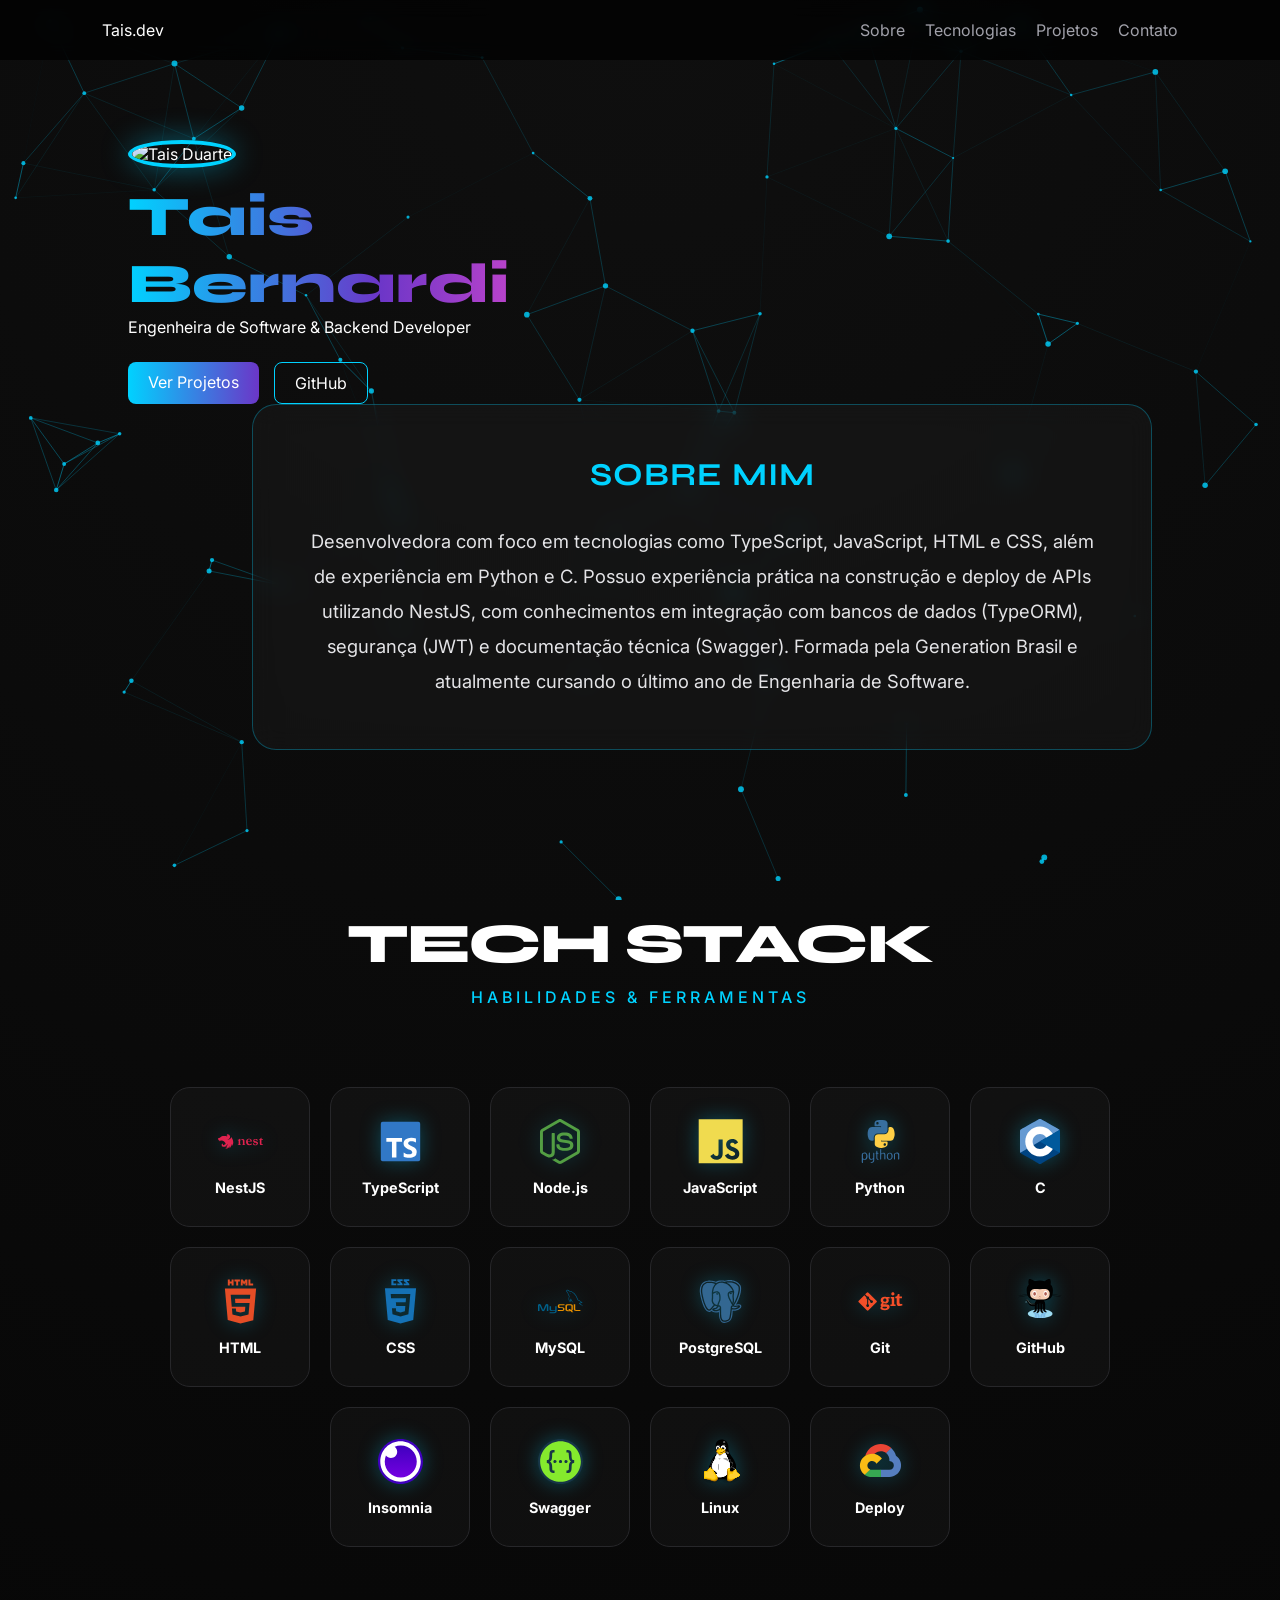
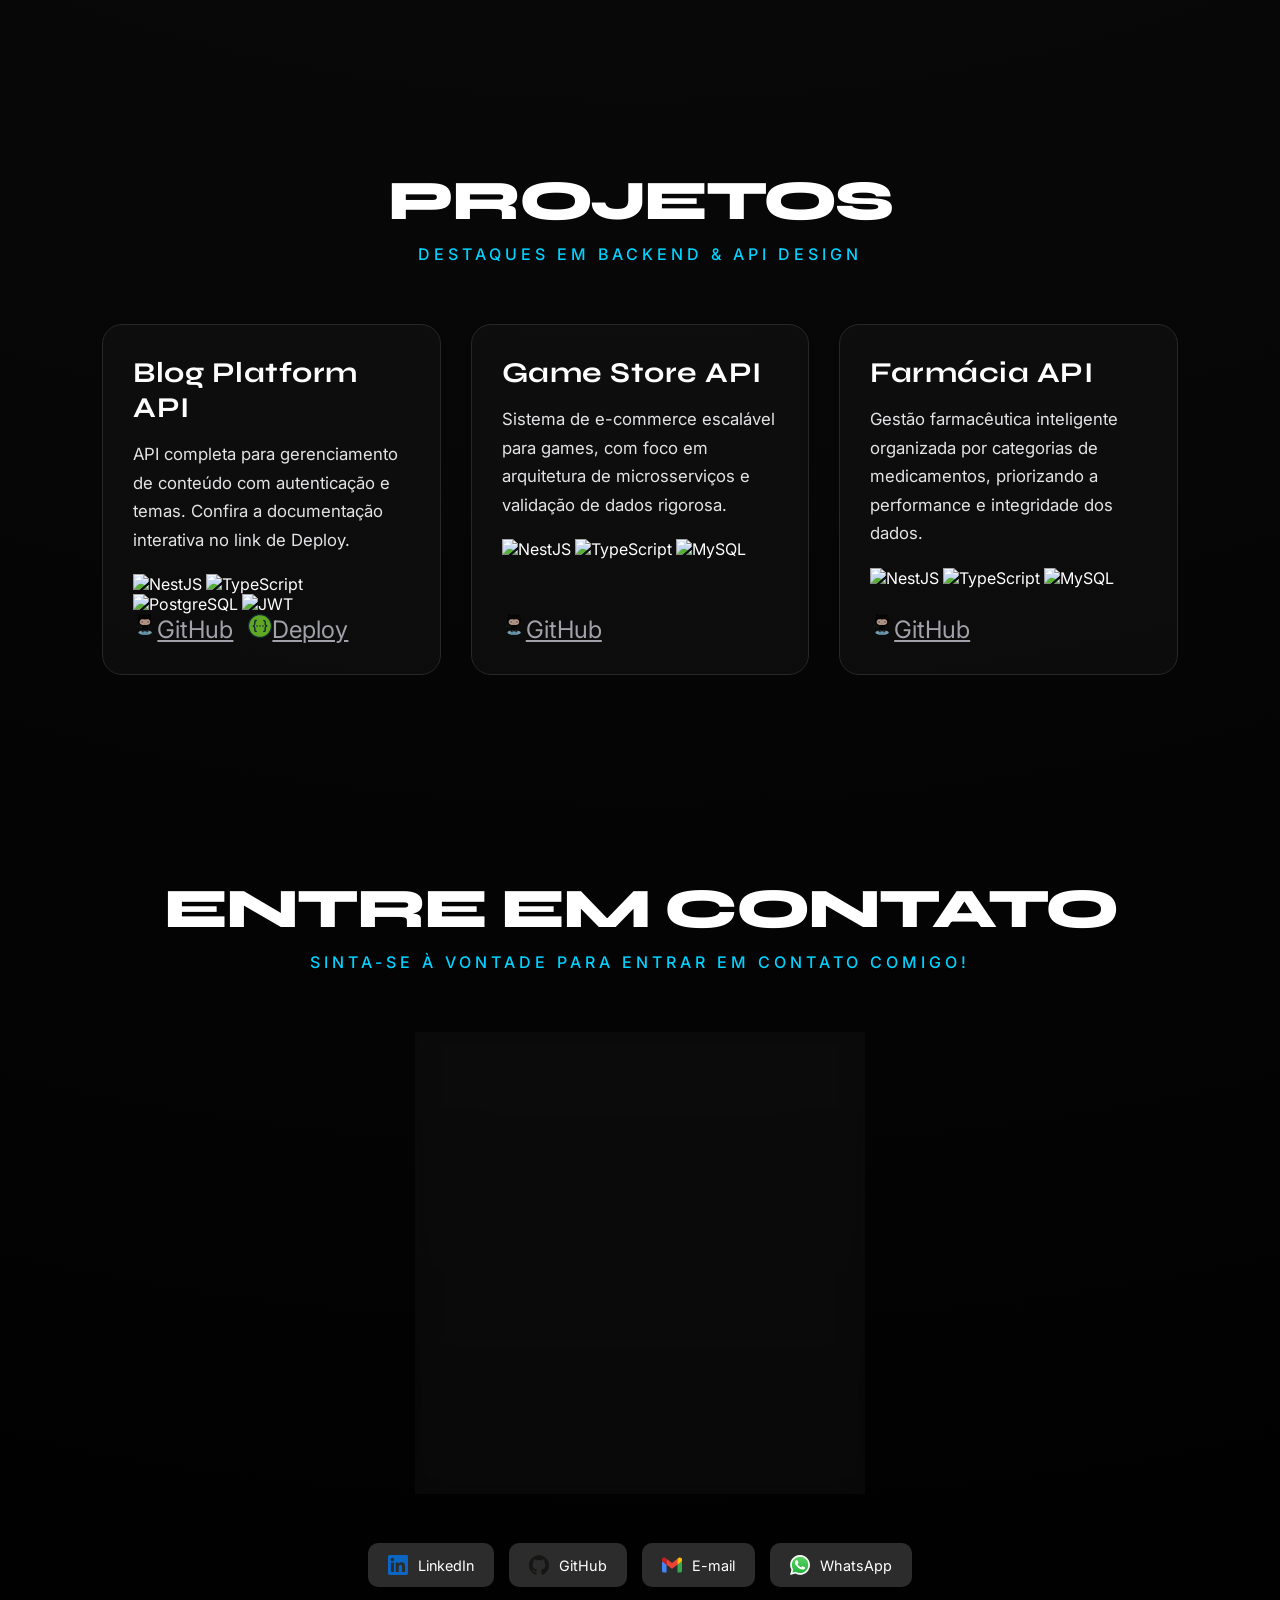
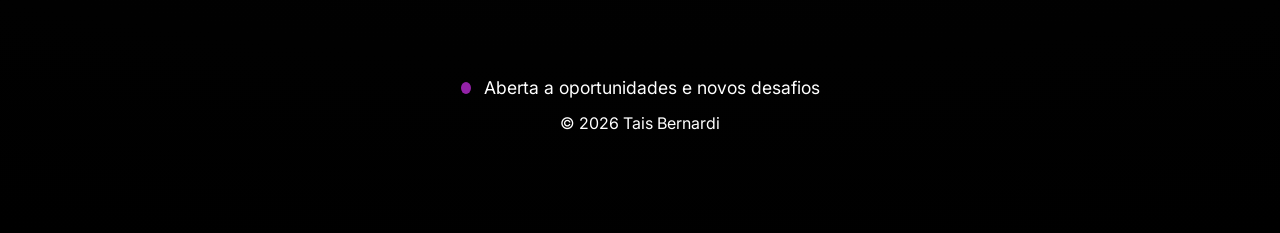
==== index.html @ bab6e433 "atualização" ====
<!DOCTYPE html>
<html lang="pt-br">

<head>
    <meta charset="UTF-8">
    <meta name="viewport" content="width=device-width, initial-scale=1.0">
    <title>Tais Duarte | Backend Developer</title>

    <link rel="stylesheet" href="https://cdn.jsdelivr.net/gh/devicons/devicon@latest/devicon.min.css">
    
    <link href='https://unpkg.com/boxicons@2.1.4/css/boxicons.min.css' rel='stylesheet'>

    <link href="https://fonts.googleapis.com/css2?family=Syne:wght@600;700&family=Inter:wght@300;400;500&display=swap"
        rel="stylesheet">

    <link rel="stylesheet" href="assets/css/style.css">
</head>

<body>
    <canvas id="bg-tech"></canvas>

    <!-- NAVBAR -->
    <nav id="navbar">
        <div class="logo">Tais<span>.dev</span></div>
        <ul>
            <li><a href="#sobre-mim">Sobre</a></li>
            <li><a href="#tecnologias">Tecnologias</a></li>
            <li><a href="#projetos">Projetos</a></li>
            <li><a href="#contato">Contato</a></li>
        </ul>
    </nav>

    <!-- HERO -->
    <section class="hero-main-container">
        <div class="profile-corner">
            <div class="hero-image">
                <img src="https://github.com/Duartetais.png" alt="Tais Duarte">
            </div>
            <div class="profile-info">
                <h1 class="gradient-text">Tais Bernardi</h1>
                <p>Engenheira de Software & Backend Developer</p>
                <div class="hero-btns">
                    <a href="#projetos" class="btn-primary">Ver Projetos</a>
                    <a href="https://github.com/Duartetais" target="_blank" class="btn-secondary">GitHub</a>
                </div>
            </div>
        </div>

        <div class="about-corner">

            <!-- SOBRE -->
            <div class="about-card">
                <h2>SOBRE MIM</h2>
                <p>
                    Desenvolvedora com foco em tecnologias como TypeScript, JavaScript, HTML e CSS, além
                    de experiência em Python e C. Possuo experiência prática na construção e deploy de APIs
                    utilizando NestJS, com conhecimentos em integração com bancos de dados (TypeORM),
                    segurança (JWT) e documentação técnica (Swagger). Formada pela Generation Brasil e
                    atualmente cursando o último ano de Engenharia de Software.
                </p>
            </div>
        </div>
    </section>

    <!-- TECNOLOGIAS -->
    <section id="tecnologias" class="section">
        <div class="section-header-box">
            <h2 class="title-large">Tech Stack</h2>
            <span class="subtitle-gradient">Habilidades & Ferramentas</span>
        </div>

       <div class="tech-container">
    <!-- NestJS -->
    <div class="tech-box"><img src="assets/languages/nestjs-original-wordmark.svg" alt="NestJS"><span>NestJS</span></div>
    
    <!-- TypeScript -->
    <div class="tech-box"><img src="assets/languages/typescript.svg" alt="TypeScript"><span>TypeScript</span></div>
    
    <div class="tech-box"><img src="assets/languages/nodejs-icon.svg" alt="Node.js"><span>Node.js</span></div>
    
    <!-- JavaScript -->
    <div class="tech-box"><img src="assets/languages/javascript-plain.svg" alt="JavaScript"><span>JavaScript</span></div>

    <!-- Python -->
    <div class="tech-box"><img src="assets/languages/python-original-wordmark.svg" alt="Python"><span>Python</span></div>
    
    <!-- C -->
    <div class="tech-box"><img src="assets/languages/c.svg" alt="C"><span>C</span></div>

    <!-- HTML & CSS -->
    <div class="tech-box"><img src="assets/languages/html5-plain-wordmark.svg" alt="HTML"><span>HTML</span></div>
    <div class="tech-box"><img src="assets/languages/css3-plain-wordmark.svg" alt="CSS"><span>CSS</span></div>

    <!-- MySQL & PostgreSQL -->
    <div class="tech-box"><img src="assets/languages/mysql-original-wordmark.svg" alt="MySQL"><span>MySQL</span></div>
    <div class="tech-box"><img src="assets/languages/postgresql-plain.svg" alt="PostgreSQL"><span>PostgreSQL</span></div>

    <!-- Git & GitHub -->
    <div class="tech-box"><img src="assets/languages/git-plain-wordmark.svg" alt="Git"><span>Git</span></div>
    <div class="tech-box"><img src="assets/languages/github-octocat.svg" alt="GitHub"><span>GitHub</span></div>

    <!-- JWT, Swagger, Linux & Deploy -->
    <div class="tech-box"><img src="assets/languages/insomnia-original.svg" alt="Insomnia"><span>Insomnia</span></div>
    <div class="tech-box"><img src="assets/languages/swagger.svg" alt="Swagger"><span>Swagger</span></div>
    <div class="tech-box"><img src="assets/languages/linux-original.svg" alt="Linux"><span>Linux</span></div>
    <div class="tech-box"><img src="assets/languages/deploy.svg" alt="Deploy"><span>Deploy</span></div>
</div>
    </section>

    <!-- PROJETOS -->
   <section id="projetos" class="section">
    <div class="section-header-box">
        <h2 class="title-large">Projetos</h2>
        <span class="subtitle-gradient">Destaques em Backend & API Design</span>
    </div>

    <div class="projects-grid">
        <!-- Projeto 1 -->
        <div class="project-card">
            <div>
                <h3>Blog Platform API</h3>
                <p>API completa para gerenciamento de conteúdo com autenticação e temas. Confira a documentação interativa no link de Deploy.</p>
                <div class="tech-icons">
                    <img src="https://cdn.simpleicons.org/nestjs/E0234E" title="NestJS" width="24">
                    <img src="https://cdn.simpleicons.org/typescript/3178C6" title="TypeScript" width="24">
                    <img src="https://cdn.simpleicons.org/postgresql/4169E1" title="PostgreSQL" width="24">
                    <img src="https://cdn.simpleicons.org/jsonwebtokens/ffffff" title="JWT" width="24">
                </div>
            </div>
            <div class="project-links">
                <a href="https://github.com/Duartetais/Blog_pessoal" target="_blank"><img src="assets/social/github-octocat.svg" alt="GitHub" width="22"><span>GitHub</span></a>
                <a href="https://blog-pessoal-gh04.onrender.com/swagger" target="_blank"><img src="assets/languages/swagger.svg" alt="Swagger" width="22"><span>Deploy</span></a>
            </div>
        </div>

        <div class="project-card">
            <div>
                <h3>Game Store API</h3>
                <p>Sistema de e-commerce escalável para games, com foco em arquitetura de microsserviços e validação de dados rigorosa.</p>
                <div class="tech-icons">
                    <img src="https://cdn.simpleicons.org/nestjs/E0234E" title="NestJS" width="24">
                    <img src="https://cdn.simpleicons.org/typescript/3178C6" title="TypeScript" width="24">
                    <img src="https://cdn.simpleicons.org/mysql/4479A1" title="MySQL" width="24">
                </div>
            </div>
            <div class="project-links">
                <a href="https://github.com/Duartetais/nestjs-gamestore-api" target="_blank"><img src="assets/social/github-octocat.svg" alt="GitHub" width="22"><span>GitHub</span></a>
            </div>
        </div>

        <div class="project-card">
            <div>
                <h3>Farmácia API</h3>
                <p>Gestão farmacêutica inteligente organizada por categorias de medicamentos, priorizando a performance e integridade dos dados.</p>
                <div class="tech-icons">
                    <img src="https://cdn.simpleicons.org/nestjs/E0234E" title="NestJS" width="24">
                    <img src="https://cdn.simpleicons.org/typescript/3178C6" title="TypeScript" width="24">
                    <img src="https://cdn.simpleicons.org/mysql/4479A1" title="MySQL" width="24">
                </div>
            </div>
            <div class="project-links">
                <a href="https://github.com/Duartetais/nestjs-pharmacy-api" target="_blank"><img src="assets/social/github-octocat.svg" alt="GitHub" width="22"><span>GitHub</span></a>
            </div>
        </div>
    </div>
</section>

    <section id="contato" class="section">
    <div class="section-header-box">
        <h2 class="title-large">Entre em Contato</h2>
        <span class="subtitle-gradient">Sinta-se à vontade para entrar em contato comigo!</span>
    </div>

  <div class="contato-container">
    <form id="meu-formulario">
        <div class="form-group">
            <input type="text" name="name" placeholder="Seu Nome" required>
        </div>
        <div class="form-group">
            <input type="email" name="email" placeholder="Seu E-mail" required>
        </div>
        <div class="form-group">
           
            <textarea name="message" placeholder="Sua Mensagem" rows="4" required></textarea>
        </div>
        
        <button type="submit" id="botao-enviar" class="btn-primary">Enviar Mensagem</button>
        <p id="status-envio" style="margin-top: 15px; font-weight: bold; min-height: 20px;"></p>
    </form>
</div>

    <div class="contact-buttons">
        <a href="https://www.linkedin.com/in/tais-bernardi/" target="_blank" class="contact-btn btn-linkedin">
            <img src="assets/social/linkedin-icon.svg" alt="LinkedIn" width="24">
            <span>LinkedIn</span>
        </a>
        <a href="https://github.com/Duartetais" target="_blank" class="contact-btn btn-github">
            <img src="assets/social/github-icon.svg" alt="GitHub" width="24">
            <span>GitHub</span>
        </a>
        <a href="mailto:duuartetais@gmail.com" class="contact-btn btn-gmail">
            <img src="assets/social/google-gmail.svg" alt="Gmail" width="24">
            <span>E-mail</span>
        </a>
        <a href="https://wa.me/5511911334279" target="_blank" class="contact-btn btn-whatsapp">
            <img src="assets/social/whatsapp-icon.svg" alt="WhatsApp" width="24">
            <span>WhatsApp</span>
        </a>
    </div>

    <p class="status-text">
        <span class="status"></span>
        Aberta a oportunidades e novos desafios
    </p>

    <p class="copy">
        &copy; 2026 Tais Bernardi
    </p>
</section>


    <!-- SCRIPT SEMPRE NO FINAL -->
    <script src="assets/js/main.js"></script>

</body>

</html>
---- assets/css/style.css ----
:root {
    --bg: #0a0a0a;
    --card-bg: #111;
    --primary: #00d2ff;
    --text: #fff;
    --text-dim: #a1a1aa;
    --border: #27272a;
}

/* RESET */
* {
    margin: 0;
    padding: 0;
    box-sizing: border-box;
}

body {
    background: radial-gradient(circle at top, #0f0f0f, #000);
    color: var(--text);
    font-family: 'Inter', sans-serif;
}

/* ================= NAV ================= */
#navbar {
    display: flex;
    justify-content: space-between;
    padding: 20px 8%;
    position: fixed;
    width: 100%;
    top: 0;
    background: rgba(0,0,0,0.7);
    backdrop-filter: blur(10px);
    z-index: 1000;
}

#navbar ul {
    display: flex;
    gap: 20px;
    list-style: none;
}

#navbar a {
    color: var(--text-dim);
    text-decoration: none;
    transition: 0.3s;
}

#navbar a:hover {
    color: var(--primary);
}

/* ================= HERO (AJUSTADO) ================= */

.hero-main-container {
    display: flex;
    flex-direction: column;
    min-height: 90vh;
    padding: 140px 10% 50px;
    gap: 20px; 
}

/* Lado Superior Esquerdo (Perfil) */
.profile-corner {
    align-self: flex-start;
    text-align: left;
    max-width: 500px;
}

.profile-corner .hero-image img {
    width: 180px; 
    height: 180px;
    border-radius: 50%;
    border: 4px solid var(--primary);
    box-shadow: 0 0 30px rgba(0, 210, 255, 0.4);
    object-fit: cover;
    margin-bottom: 15px;
}

.profile-corner .hero-btns {
    display: flex;
    gap: 15px;
    justify-content: flex-start;
    margin-top: 25px;
}

/* Lado Inferior Direito (Sobre Mim) */
.about-corner {
    align-self: flex-end;
    margin-top: -20px; 
}

.gradient-text {
    font-size: 3.5rem; 
    font-family: 'Syne', sans-serif;
    font-weight: 800;
    background: linear-gradient(90deg, #00d2ff, #6b36c8, #ff4ecd);
    background-clip: text;
    -webkit-background-clip: text;
    -webkit-text-fill-color: transparent;
    display: inline-block;
}

.about-card {
    background: rgba(255, 255, 255, 0.03);
    border: 1px solid var(--border);
    padding: 40px;
    border-radius: 20px;
    max-width: 600px;
    text-align: left;
    transition: all 0.4s ease;
}

.about-card h2 {
    color: var(--primary);
    margin-bottom: 15px;
    font-family: 'Syne', sans-serif;
}

/* ================= BOTÕES ================= */

.hero-btns {
    display: flex;
    gap: 15px;
}

.btn-primary {
    background: linear-gradient(90deg,#00d2ff,#6b36c8);
    padding: 10px 20px;
    border-radius: 8px;
    color: #fff;
    text-decoration: none;
}

.btn-secondary {
    border: 1px solid var(--primary);
    padding: 10px 20px;
    border-radius: 8px;
    color: var(--text);
    text-decoration: none;
}

/* ================= SEÇÕES ================= */

.section {
    padding: 100px 8%; 
}

/* ================= SOBRE MIM  ================= */

.about-container {
    align-self: flex-end;
    margin-top: -40px; 
    perspective: 1000px;
}

.about-card {
    background: rgba(255, 255, 255, 0.03);
    backdrop-filter: blur(12px);
    border: 1px solid rgba(0, 210, 255, 0.3);
    padding: 50px;
    border-radius: 24px;
    max-width: 900px; 
    margin: 0 auto; 
    text-align: center;
    position: relative;
    transition: all 0.4s ease;
}

.about-card h2 {
    font-family: 'Syne', sans-serif;
    color: var(--primary);
    margin-bottom: 30px;
    font-size: 2rem;
    text-transform: uppercase;
    letter-spacing: 1px;
}

.about-card p {
   font-family: 'Inter', sans-serif;
    color: #e4e4e7; 
    line-height: 1.9; 
    font-size: 1.15rem; 
    font-weight: 400;
}

.about-card:hover {
    transform: translateY(-10px) rotateX(2deg);
    border-color: var(--primary);
    box-shadow: 0 0 40px rgba(0, 210, 255, 0.2);
    background: rgba(255, 255, 255, 0.07);
}

/* ================= TECNOLOGIAS (CORRIGIDO) ================= */
.section-header-box {
    text-align: center;
    margin-bottom: 60px;
}

.title-large {
    font-family: 'Syne', sans-serif;
    font-size: 3.5rem; 
    font-weight: 800;
    text-transform: uppercase;
    letter-spacing: -2px;
    margin-bottom: 10px;
    color: var(--text);
}

.subtitle-gradient {
    font-size: 1rem;
    font-weight: 500;
    color: var(--primary);
    text-transform: uppercase;
    letter-spacing: 4px;
}

.tech-container {
    display: flex;
    flex-wrap: wrap;
    justify-content: center; 
    gap: 20px;
    max-width: 1000px; 
    margin: 40px auto 0 auto;
    padding: 20px 0;
}

.tech-box {
    background: rgba(255, 255, 255, 0.03);
    border: 1px solid var(--border);
    border-radius: 20px;
    padding: 30px 20px;
    display: flex;
    flex-direction: column;
    align-items: center;
    justify-content: center;
    gap: 15px;
    transition: all 0.3s ease;
    width: 140px; /* Largura fixa para manter o padrão */
    height: 140px; /* Altura fixa para ser um quadrado */
}

/* Regra essencial para as imagens SVG não estourarem */
.tech-box img {
    width: 45px;
    height: 45px;
    object-fit: contain;
    filter: drop-shadow(0 0 10px rgba(0, 210, 255, 0.3));
}

.tech-box span {
    font-size: 0.9rem;
    font-weight: 700;
    color: var(--text);
    text-align: center;
}

.tech-box:hover {
    transform: translateY(-10px);
    border-color: var(--primary);
    box-shadow: 0 0 40px rgba(0, 210, 255, 0.2);
    background: rgba(255, 255, 255, 0.07);
}


/* ================= PROJETOS ================= */
.projects-grid {
    display: grid;
    grid-template-columns: repeat(auto-fit, minmax(320px, 1fr));
    gap: 30px;
    margin-top: 50px;
}

.project-card {
    background: rgba(255, 255, 255, 0.03);
    border: 1px solid var(--border);
    border-radius: 20px;
    padding: 30px;
    display: flex;
    flex-direction: column;
    justify-content: space-between;
    transition: transform 0.3s ease, border-color 0.3s ease;
    height: 100%; 
}

.project-card:hover {
    transform: translateY(-10px);
    border-color: var(--primary);
    box-shadow: 0 60px 40px rgba(0, 210, 255, 0.2);
}

.project-card h3 {
    font-family: 'Syne', sans-serif;
    font-size: 1.8rem;      
    font-weight: 700;       
    color: #ffffff;         
    margin-bottom: 15px;
    letter-spacing: 0.5px;  
}
.project-card p {
    font-family: 'Inter', sans-serif;
    font-size: 1.05rem;   
    font-weight: 400;       
    color: #e4e4e7;         
    line-height: 1.7;       
    margin-bottom: 20px;
}

/* ================= AJUSTE DE ESPAÇO NO RODAPÉ ================= */
.status-text {
    font-size: 1.1rem;
    color: #ffffff;
    margin-bottom: 25px;    
    display: block;        
}

.copyright {
    font-size: 0.9rem;
    color: var(--text-dim);
    opacity: 0.8;
    margin-top: 10px;     
}

.tech-badges {
    display: flex;
    flex-wrap: wrap;
    gap: 8px;
    margin-bottom: 20px;
}

.tech-badges span {
    font-size: 0.7rem;
    background: rgba(0, 210, 255, 0.1);
    color: var(--primary);
    padding: 5px 12px;
    border-radius: 50px;
    border: 1px solid rgba(0, 210, 255, 0.2);
}

.project-links {
    display: flex;
    gap: 15px;
    align-items: center;
}

.project-links img {
    width: 24px;
    height: 24px;
    opacity: 0.7;
    transition: 0.3s;
}

.project-links img:hover {
    opacity: 1;
    transform: scale(1.1);
}

.project-links a {
    font-size: 1.5rem;
    color: var(--text-dim);
    transition: 0.3s;
}

.project-links a:hover {
    color: var(--primary);
}

/* ================= SEÇÃO CONTATO ================= */
#contato {
    display: flex;
    flex-direction: column;
    align-items: center; /* Centraliza o form e os botões */
    text-align: center;
}

.contact-subtitle {
    color: var(--text-dim);
    margin-top: -20px;
    margin-bottom: 30px;
}

.contato-container {
    width: 100%;
    max-width: 450px; 
    margin: 0 auto 50px;
    background: rgba(255, 255, 255, 0.03);
    padding: 35px;
    border-radius: 20px;
    border: 1px solid var(--border);
    backdrop-filter: blur(10px);
}

#meu-formulario {
    display: flex;
    flex-direction: column;
    gap: 15px;
}


#status-envio {
    font-size: 1.2rem;
    color: var(--primary);
    font-weight: bold;
}

/* BOTÕES DE REDES SOCIAIS */
.contact-buttons {
    display: flex;
    justify-content: center;
    flex-wrap: wrap;
    gap: 15px;
    margin-bottom: 50px; 
}

.contact-btn {
    display: flex;
    align-items: center;
    gap: 10px;
    padding: 12px 20px;
    border-radius: 10px;
    text-decoration: none;
    color: #fff;
    font-size: 0.9rem;
    transition: 0.3s;
}

.contact-btn img {
    width: 20px;
    height: 20px;
}

.btn-linkedin { background: #2b2c2b;}
.btn-github { background: #2b2c2b;}
.btn-gmail { background: #2b2c2b;}
.btn-whatsapp { background: #2b2c2b; }

.contact-btn:hover {
    transform: translateY(-4px);
    box-shadow: 0 0 15px rgba(0,210,255,0.4);
}

/* STATUS DE OPORTUNIDADES */
.status-text {
    font-size: 1.1rem;
    color: #ffffff;
    margin-top: 40px;    
    margin-bottom: 15px;    
    display: block;        
}

/* ================= FORMULÁRIO DE CONTATO ================= */
.contact-form-container {
    width: 100%;          /* Ocupa a largura disponível... */
    max-width: 450px;     /* ...mas para exatamente em 450px */
    margin: 0 auto 50px;  /* O 'auto' nas laterais é o que centraliza */
    background: rgba(255, 255, 255, 0.03);
    padding: 30px;
    border-radius: 20px;
    border: 1px solid var(--border);
    backdrop-filter: blur(10px);
    
    /* ADICIONE ESTA LINHA PARA GARANTIR */
    display: block; 
}

.modern-form {
    display: flex;
    flex-direction: column;
    gap: 20px; 
}

.form-group input, 
.form-group textarea {
    width: 100%;
    padding: 15px; 
    background: rgba(0, 0, 0, 0.4); 
    border: 1px solid var(--border);
    border-radius: 10px;
    color: #fff;
    font-family: 'Inter', sans-serif;
    outline: none;
    transition: 0.3s;
}

.form-group textarea {
    min-height: 120px;
    resize: vertical; 
}

.form-group input:focus, 
.form-group textarea:focus {
    border-color: var(--primary);
    box-shadow: 0 0 15px rgba(0, 210, 255, 0.3);
}


#status-envio {
    margin-top: 25px;   
    margin-bottom: 35px; 
    font-weight: 600;
    font-size: 1.1rem;
    display: block;
    min-height: 24px;   
}

.modern-form button {
    cursor: pointer;
    border: none;
    align-self: center;
    padding: 14px 50px;
    border-radius: 8px; 
    font-weight: bold;
    text-transform: uppercase;
    letter-spacing: 1px;
    transition: 0.3s;
}

.modern-form button:hover {
    transform: translateY(-3px); 
    box-shadow: 0 5px 15px rgba(0, 210, 255, 0.4);
}

/* ================= STATUS ================= */
.status {
    width: 10px;
    height: 12px;
    background: #9422a8;
    border-radius: 50%;
    display: inline-block;
    margin-right: 8px;
    animation: pulse 1.5s infinite;
}

@keyframes pulse {
    0% { box-shadow: 0 0 0 0 rgba(151, 163, 157, 0.7); }
    70% { box-shadow: 0 0 0 10px transparent; }
    100% { box-shadow: 0 0 0 0 transparent; }
}

/* ================= RESPONSIVO ================= */
@media (max-width: 768px) {
    .hero-main-container {
        padding-top: 100px;
    }
    .profile-corner {
        align-self: center;
        text-align: center;
    }
    .profile-corner .hero-btns {
        justify-content: center;
    }
    .about-corner {
        align-self: center;
        margin-top: 20px;
    }
    .projects-grid {
        grid-template-columns: 1fr;
    }
    .gradient-text {
        font-size: 2.5rem;
    }
}

/* ================= FUNDO ANIMADO ================= */
#bg-tech {
    position: fixed;
    top: 0;
    left: 0;
    width: 100%;
    height: 100%;
    z-index: -1;
}
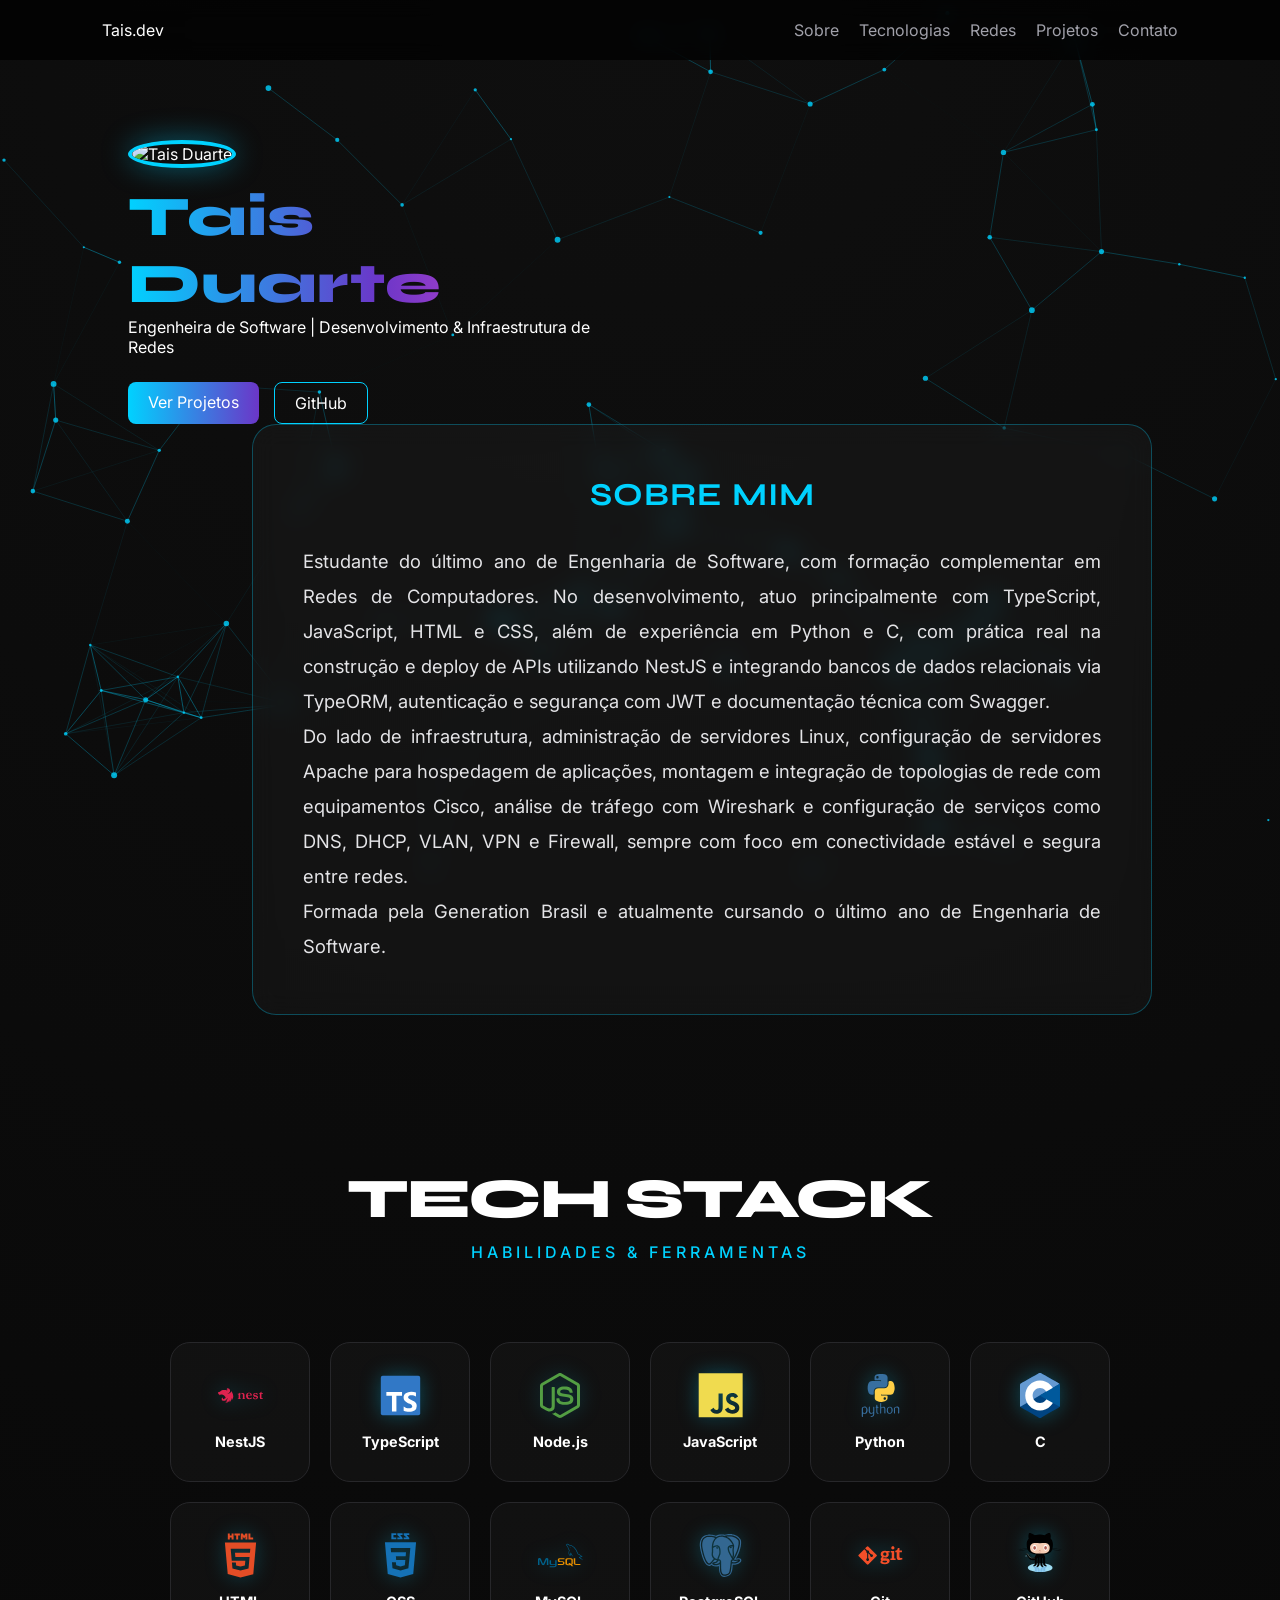
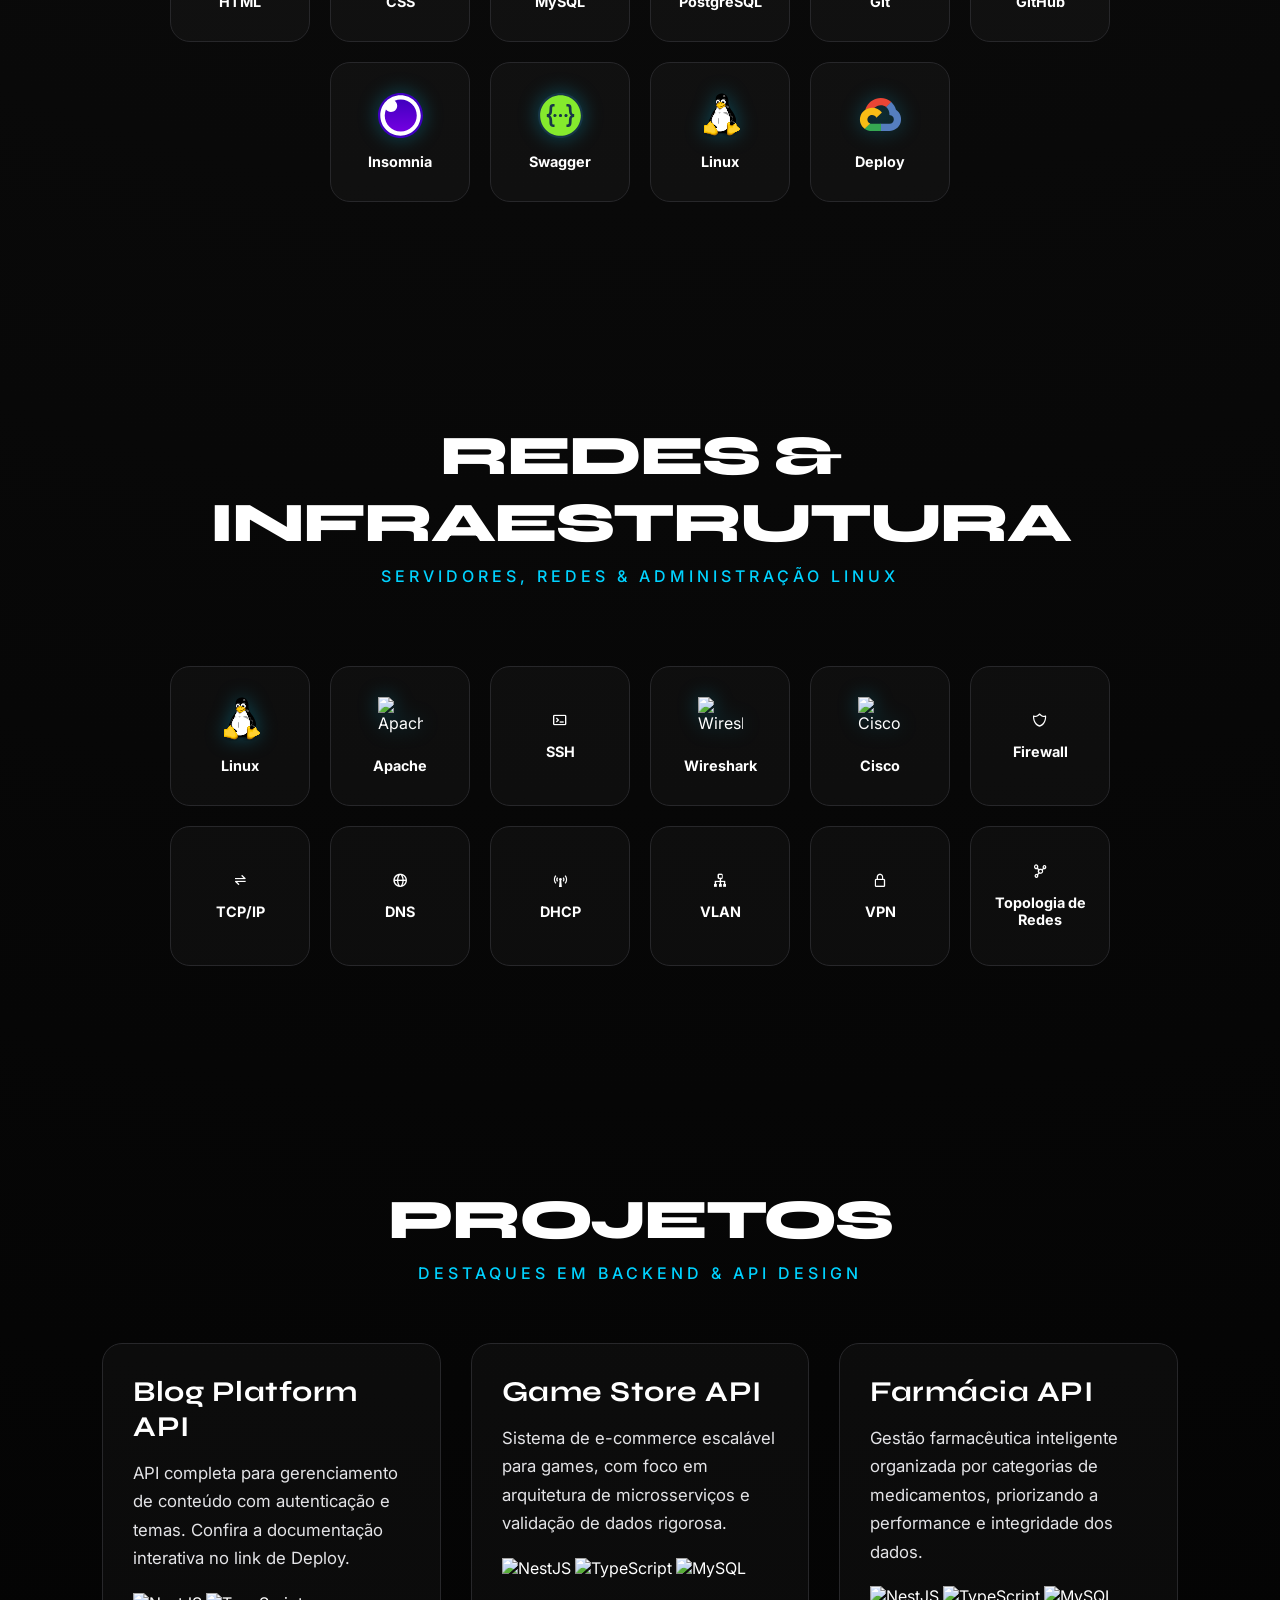
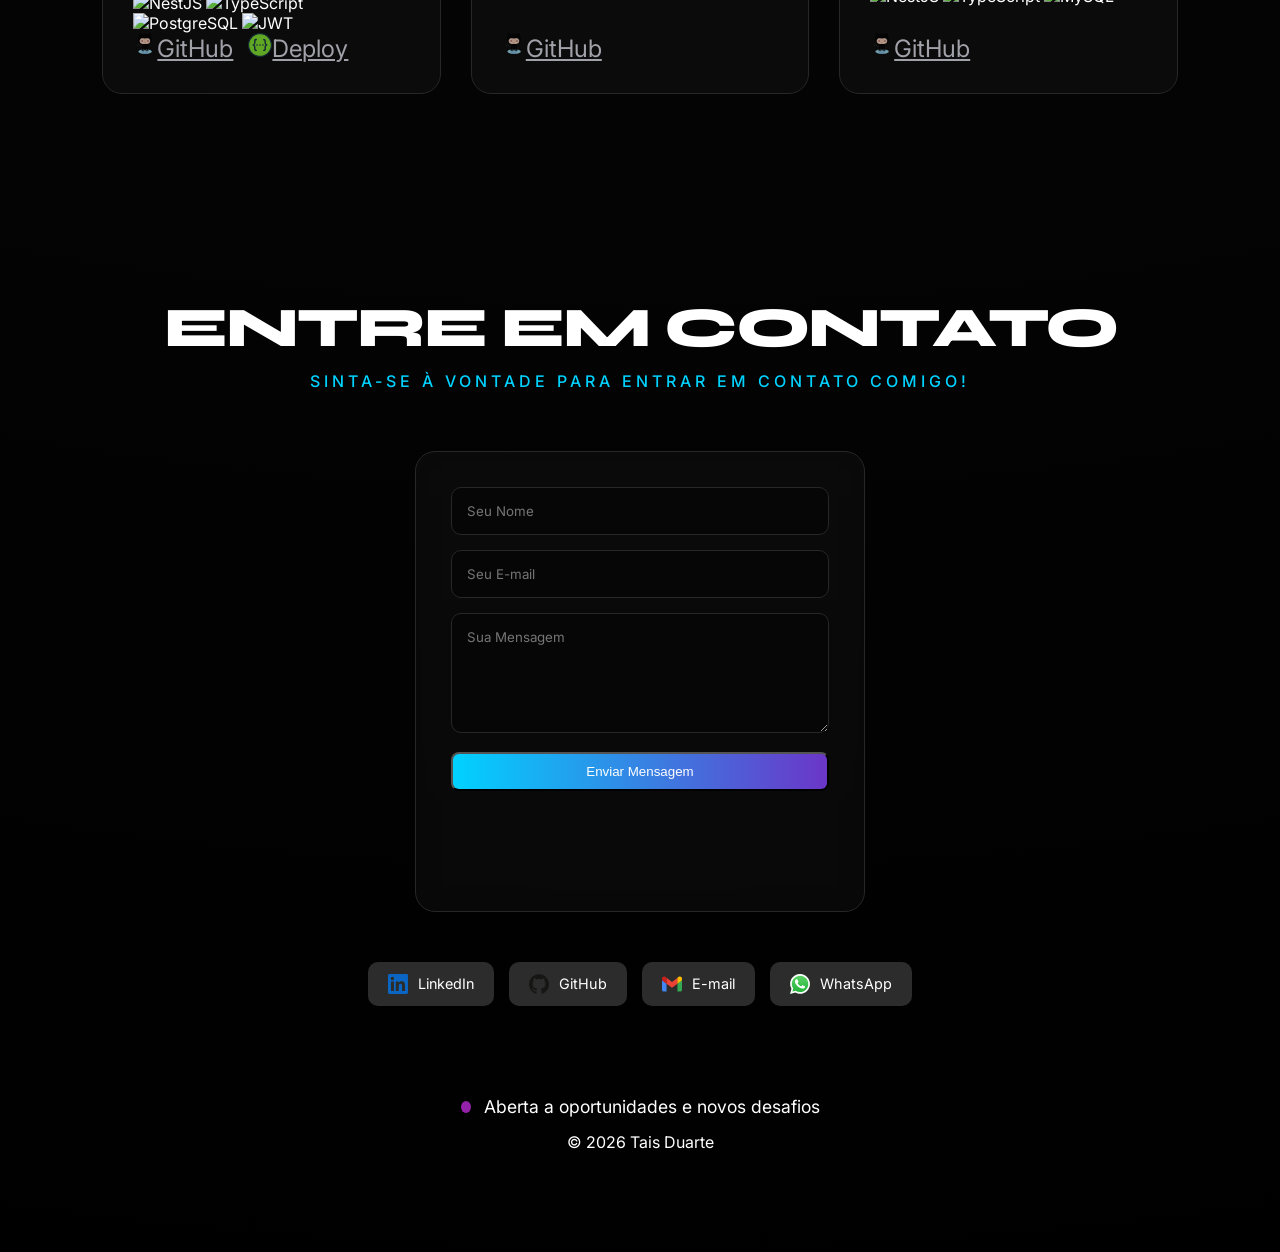
==== commit 228f5823: "Ajusta seção Sobre e ícones de Redes" ====
--- a/index.html
+++ b/index.html
@@ -5,26 +5,22 @@
     <meta charset="UTF-8">
     <meta name="viewport" content="width=device-width, initial-scale=1.0">
     <title>Tais Duarte | Backend Developer</title>
-
     <link rel="stylesheet" href="https://cdn.jsdelivr.net/gh/devicons/devicon@latest/devicon.min.css">
-    
     <link href='https://unpkg.com/boxicons@2.1.4/css/boxicons.min.css' rel='stylesheet'>
-
     <link href="https://fonts.googleapis.com/css2?family=Syne:wght@600;700&family=Inter:wght@300;400;500&display=swap"
-        rel="stylesheet">
-
+rel="stylesheet">
     <link rel="stylesheet" href="assets/css/style.css">
 </head>
 
 <body>
     <canvas id="bg-tech"></canvas>
-
     <!-- NAVBAR -->
     <nav id="navbar">
         <div class="logo">Tais<span>.dev</span></div>
         <ul>
             <li><a href="#sobre-mim">Sobre</a></li>
             <li><a href="#tecnologias">Tecnologias</a></li>
+            <li><a href="#redes">Redes</a></li>
             <li><a href="#projetos">Projetos</a></li>
             <li><a href="#contato">Contato</a></li>
         </ul>
@@ -37,27 +33,34 @@
                 <img src="https://github.com/Duartetais.png" alt="Tais Duarte">
             </div>
             <div class="profile-info">
-                <h1 class="gradient-text">Tais Bernardi</h1>
-                <p>Engenheira de Software & Backend Developer</p>
+                <h1 class="gradient-text">Tais Duarte</h1>
+                <p>Engenheira de Software | Desenvolvimento & Infraestrutura de Redes</p>
                 <div class="hero-btns">
                     <a href="#projetos" class="btn-primary">Ver Projetos</a>
                     <a href="https://github.com/Duartetais" target="_blank" class="btn-secondary">GitHub</a>
                 </div>
             </div>
         </div>
-
         <div class="about-corner">
-
             <!-- SOBRE -->
             <div class="about-card">
-                <h2>SOBRE MIM</h2>
-                <p>
-                    Desenvolvedora com foco em tecnologias como TypeScript, JavaScript, HTML e CSS, além
-                    de experiência em Python e C. Possuo experiência prática na construção e deploy de APIs
-                    utilizando NestJS, com conhecimentos em integração com bancos de dados (TypeORM),
-                    segurança (JWT) e documentação técnica (Swagger). Formada pela Generation Brasil e
-                    atualmente cursando o último ano de Engenharia de Software.
-                </p>
+              <h2>SOBRE MIM</h2>
+<p style="text-align: justify;">
+    Estudante do último ano de Engenharia de Software, com formação complementar em Redes de
+    Computadores. No desenvolvimento, atuo principalmente com TypeScript, JavaScript, HTML e CSS,
+    além de experiência em Python e C, com prática real na construção e deploy de APIs utilizando
+    NestJS e integrando bancos de dados relacionais via TypeORM, autenticação e segurança com JWT
+    e documentação técnica com Swagger.
+</p>
+<p style="text-align: justify;">
+    Do lado de infraestrutura, administração de servidores Linux, configuração
+    de servidores Apache para hospedagem de aplicações, montagem e integração de topologias de rede
+    com equipamentos Cisco, análise de tráfego com Wireshark e configuração de serviços como DNS,
+    DHCP, VLAN, VPN e Firewall, sempre com foco em conectividade estável e segura entre redes.
+</p>
+<p style="text-align: justify;">
+    Formada pela Generation Brasil e atualmente cursando o último ano de Engenharia de Software.
+</p>
             </div>
         </div>
     </section>
@@ -68,37 +71,27 @@
             <h2 class="title-large">Tech Stack</h2>
             <span class="subtitle-gradient">Habilidades & Ferramentas</span>
         </div>
-
        <div class="tech-container">
     <!-- NestJS -->
     <div class="tech-box"><img src="assets/languages/nestjs-original-wordmark.svg" alt="NestJS"><span>NestJS</span></div>
-    
     <!-- TypeScript -->
     <div class="tech-box"><img src="assets/languages/typescript.svg" alt="TypeScript"><span>TypeScript</span></div>
-    
     <div class="tech-box"><img src="assets/languages/nodejs-icon.svg" alt="Node.js"><span>Node.js</span></div>
-    
     <!-- JavaScript -->
     <div class="tech-box"><img src="assets/languages/javascript-plain.svg" alt="JavaScript"><span>JavaScript</span></div>
-
     <!-- Python -->
     <div class="tech-box"><img src="assets/languages/python-original-wordmark.svg" alt="Python"><span>Python</span></div>
-    
     <!-- C -->
     <div class="tech-box"><img src="assets/languages/c.svg" alt="C"><span>C</span></div>
-
     <!-- HTML & CSS -->
     <div class="tech-box"><img src="assets/languages/html5-plain-wordmark.svg" alt="HTML"><span>HTML</span></div>
     <div class="tech-box"><img src="assets/languages/css3-plain-wordmark.svg" alt="CSS"><span>CSS</span></div>
-
     <!-- MySQL & PostgreSQL -->
     <div class="tech-box"><img src="assets/languages/mysql-original-wordmark.svg" alt="MySQL"><span>MySQL</span></div>
     <div class="tech-box"><img src="assets/languages/postgresql-plain.svg" alt="PostgreSQL"><span>PostgreSQL</span></div>
-
     <!-- Git & GitHub -->
     <div class="tech-box"><img src="assets/languages/git-plain-wordmark.svg" alt="Git"><span>Git</span></div>
     <div class="tech-box"><img src="assets/languages/github-octocat.svg" alt="GitHub"><span>GitHub</span></div>
-
     <!-- JWT, Swagger, Linux & Deploy -->
     <div class="tech-box"><img src="assets/languages/insomnia-original.svg" alt="Insomnia"><span>Insomnia</span></div>
     <div class="tech-box"><img src="assets/languages/swagger.svg" alt="Swagger"><span>Swagger</span></div>
@@ -107,13 +100,84 @@
 </div>
     </section>
 
+    <!-- REDES & INFRAESTRUTURA -->
+<section id="redes" class="section">
+    <div class="section-header-box">
+        <h2 class="title-large">REDES & INFRAESTRUTURA</h2>
+        <span class="subtitle-gradient">
+            SERVIDORES, REDES & ADMINISTRAÇÃO LINUX
+        </span>
+    </div>
+    <div class="tech-container">
+        <!-- Linux -->
+        <div class="tech-box">
+            <img src="assets/languages/linux-original.svg" alt="Linux">
+            <span>Linux</span>
+        </div>
+        <!-- Apache -->
+        <div class="tech-box">
+            <img src="https://cdn.simpleicons.org/apache/D22128" alt="Apache">
+            <span>Apache</span>
+        </div>
+        <!-- SSH -->
+        <div class="tech-box">
+            <i class='bx bx-terminal'></i>
+            <span>SSH</span>
+        </div>
+        <!-- Wireshark -->
+        <div class="tech-box">
+            <img src="https://cdn.simpleicons.org/wireshark/1679A7" alt="Wireshark">
+            <span>Wireshark</span>
+        </div>
+        <!-- Cisco -->
+        <div class="tech-box">
+            <img src="https://cdn.simpleicons.org/cisco/1BA0D7" alt="Cisco">
+            <span>Cisco</span>
+        </div>
+        <!-- Firewall -->
+        <div class="tech-box">
+            <i class='bx bx-shield-alt-2'></i>
+            <span>Firewall</span>
+        </div>
+        <!-- TCP/IP -->
+        <div class="tech-box">
+            <i class='bx bx-transfer-alt'></i>
+            <span>TCP/IP</span>
+        </div>
+        <!-- DNS -->
+        <div class="tech-box">
+            <i class='bx bx-globe'></i>
+            <span>DNS</span>
+        </div>
+        <!-- DHCP -->
+        <div class="tech-box">
+            <i class='bx bx-broadcast'></i>
+            <span>DHCP</span>
+        </div>
+        <!-- VLAN -->
+        <div class="tech-box">
+            <i class='bx bx-sitemap'></i>
+            <span>VLAN</span>
+        </div>
+        <!-- VPN -->
+        <div class="tech-box">
+            <i class='bx bx-lock-alt'></i>
+            <span>VPN</span>
+        </div>
+        <!-- Topologia -->
+        <div class="tech-box">
+            <i class='bx bx-network-chart'></i>
+            <span>Topologia de Redes</span>
+        </div>
+    </div>
+</section>
+
     <!-- PROJETOS -->
    <section id="projetos" class="section">
     <div class="section-header-box">
         <h2 class="title-large">Projetos</h2>
         <span class="subtitle-gradient">Destaques em Backend & API Design</span>
     </div>
-
     <div class="projects-grid">
         <!-- Projeto 1 -->
         <div class="project-card">
@@ -132,7 +196,6 @@
                 <a href="https://blog-pessoal-gh04.onrender.com/swagger" target="_blank"><img src="assets/languages/swagger.svg" alt="Swagger" width="22"><span>Deploy</span></a>
             </div>
         </div>
-
         <div class="project-card">
             <div>
                 <h3>Game Store API</h3>
@@ -147,7 +210,6 @@
                 <a href="https://github.com/Duartetais/nestjs-gamestore-api" target="_blank"><img src="assets/social/github-octocat.svg" alt="GitHub" width="22"><span>GitHub</span></a>
             </div>
         </div>
-
         <div class="project-card">
             <div>
                 <h3>Farmácia API</h3>
@@ -170,7 +232,6 @@
         <h2 class="title-large">Entre em Contato</h2>
         <span class="subtitle-gradient">Sinta-se à vontade para entrar em contato comigo!</span>
     </div>
-
   <div class="contato-container">
     <form id="meu-formulario">
         <div class="form-group">
@@ -180,15 +241,12 @@
             <input type="email" name="email" placeholder="Seu E-mail" required>
         </div>
         <div class="form-group">
-           
             <textarea name="message" placeholder="Sua Mensagem" rows="4" required></textarea>
         </div>
-        
         <button type="submit" id="botao-enviar" class="btn-primary">Enviar Mensagem</button>
         <p id="status-envio" style="margin-top: 15px; font-weight: bold; min-height: 20px;"></p>
     </form>
 </div>
-
     <div class="contact-buttons">
         <a href="https://www.linkedin.com/in/tais-bernardi/" target="_blank" class="contact-btn btn-linkedin">
             <img src="assets/social/linkedin-icon.svg" alt="LinkedIn" width="24">
@@ -207,21 +265,16 @@
             <span>WhatsApp</span>
         </a>
     </div>
-
     <p class="status-text">
         <span class="status"></span>
         Aberta a oportunidades e novos desafios
     </p>
-
     <p class="copy">
-        &copy; 2026 Tais Bernardi
+        &copy; 2026 Tais Duarte
     </p>
 </section>
 
-
     <!-- SCRIPT SEMPRE NO FINAL -->
     <script src="assets/js/main.js"></script>
-
 </body>
-
 </html>
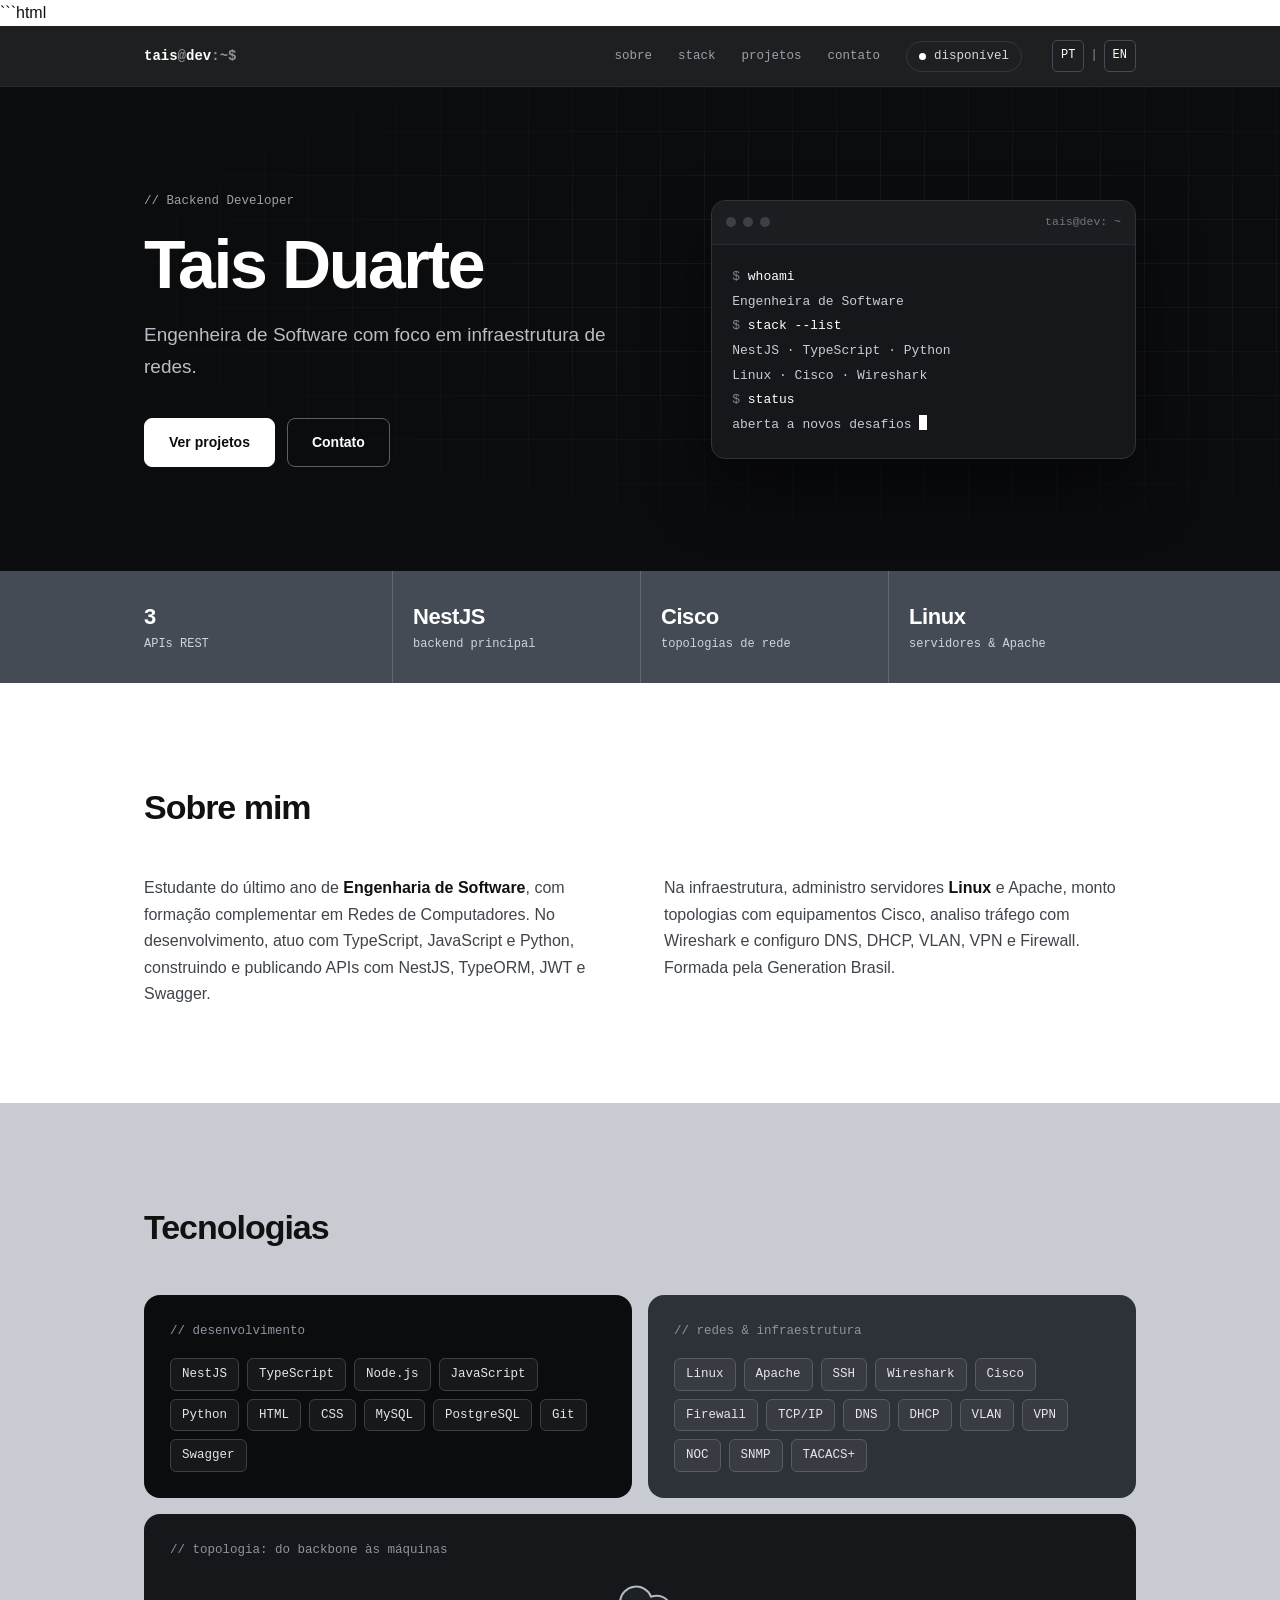
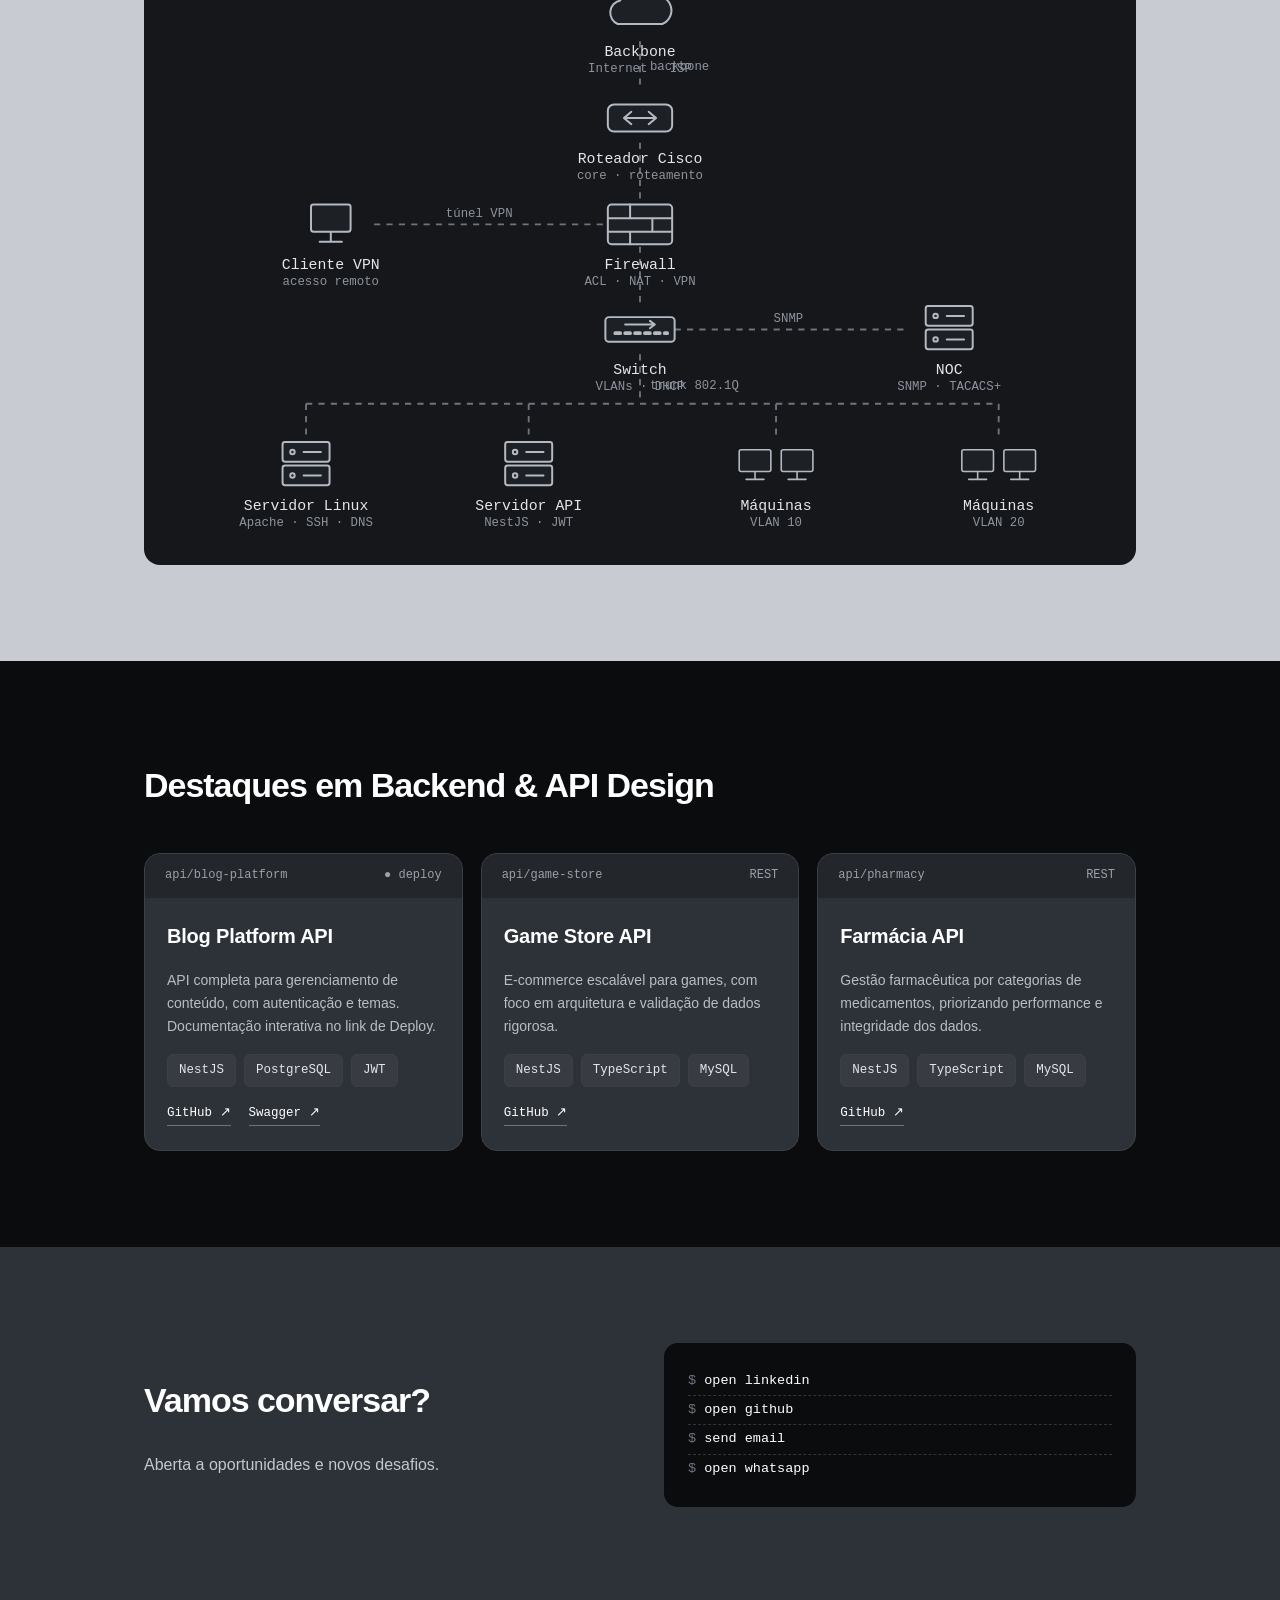
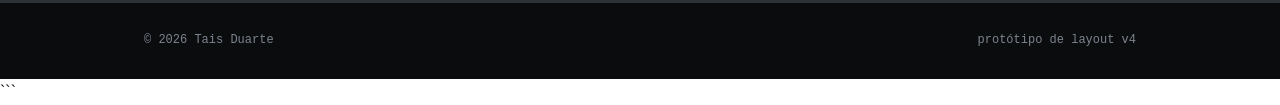
==== commit 07d37b05: "Adiciona seletor de idioma português e inglês" ====
--- a/index.html
+++ b/index.html
@@ -1,280 +1,191 @@
+```html
 <!DOCTYPE html>
-<html lang="pt-br">
+<html lang="pt-BR">
+<head>
+<meta charset="UTF-8">
+<meta name="viewport" content="width=device-width, initial-scale=1, viewport-fit=cover">
+<title>Tais Duarte | Backend Developer</title>
+<style>
+:root{--ink:#0b0c0e;--panel:#15171a;--graphite:#2d3138;--steel:#454b55;--silver:#c8ccd2;--mist:#eef0f2;--white:#fff;--mono:ui-monospace,SFMono-Regular,Menlo,Consolas,"Liberation Mono",monospace;box-sizing:border-box;padding-top:env(safe-area-inset-top,0px);padding-bottom:env(safe-area-inset-bottom,0px);color-scheme:light}
+*{box-sizing:border-box;margin:0}
+html{scroll-behavior:smooth;background:var(--ink)}
+body{background:var(--white);color:#111;font-family:Inter,-apple-system,"Segoe UI",Roboto,Helvetica,Arial,sans-serif;line-height:1.65;-webkit-font-smoothing:antialiased}
+a{color:inherit;text-decoration:none}
+.wrap{max-width:1040px;margin:0 auto;padding:0 24px}
+.mono{font-family:var(--mono)}
+header{position:sticky;top:env(safe-area-inset-top,0px);background:rgba(11,12,14,.92);backdrop-filter:blur(8px);color:var(--white);z-index:5;border-bottom:1px solid #26292e}
+header .wrap{display:flex;justify-content:space-between;align-items:center;height:60px}
+.logo{font-family:var(--mono);font-size:14px;font-weight:600}
+.logo span{color:#8d949e}
+nav{display:flex;gap:26px;font-family:var(--mono);font-size:12.5px;color:#9aa1ab;align-items:center}
+nav a:hover{color:var(--white)}
+.status{display:flex;align-items:center;gap:8px;border:1px solid #33373d;border-radius:999px;padding:4px 12px;color:#d6d9de}
+.dot{width:7px;height:7px;border-radius:50%;background:var(--white);animation:pulse 2s infinite}
+@keyframes pulse{0%,100%{opacity:1}50%{opacity:.25}}
+.black{background:var(--ink);color:var(--white)}
+.graphite{background:var(--graphite);color:var(--white)}
+.white{background:var(--white);color:#111}
+.silver{background:var(--silver);color:#111}
+.band{padding:96px 0}
+.hero{position:relative;overflow:hidden;background:var(--ink);color:var(--white)}
+.hero::before{content:"";position:absolute;inset:0;background-image:linear-gradient(rgba(255,255,255,.055) 1px,transparent 1px),linear-gradient(90deg,rgba(255,255,255,.055) 1px,transparent 1px);background-size:44px 44px;-webkit-mask-image:radial-gradient(ellipse at 70% 40%,#000 10%,transparent 75%);mask-image:radial-gradient(ellipse at 70% 40%,#000 10%,transparent 75%)}
+.hero .wrap{position:relative;display:grid;grid-template-columns:1.1fr .9fr;gap:48px;align-items:center;padding-top:104px;padding-bottom:104px}
+.tag{font-family:var(--mono);font-size:12.5px;color:#9aa1ab;margin-bottom:18px}
+h1{font-size:clamp(40px,6.5vw,68px);line-height:1.02;letter-spacing:-.035em;font-weight:700}
+.sub{margin-top:20px;color:#b9bec6;font-size:19px;max-width:500px}
+.btns{margin-top:36px;display:flex;gap:12px;flex-wrap:wrap}
+.btn{padding:12px 24px;border-radius:8px;font-size:14px;font-weight:600;border:1px solid #5a606a;transition:background .2s,color .2s}
+.btn:hover{background:var(--white);color:var(--ink)}
+.btn.solid{background:var(--white);color:var(--ink);border-color:var(--white)}
+.btn.solid:hover{background:var(--silver)}
+.term{background:var(--panel);border:1px solid #30343a;border-radius:14px;box-shadow:0 30px 60px rgba(0,0,0,.5);overflow:hidden;font-family:var(--mono);font-size:13px}
+.term-bar{display:flex;gap:7px;padding:12px 14px;border-bottom:1px solid #26292e;background:#1b1d21;align-items:center}
+.term-bar i{width:10px;height:10px;border-radius:50%;background:#3b4048}
+.term-bar b{margin-left:auto;font-weight:400;color:#6f7680;font-size:11.5px}
+.term-body{padding:20px;line-height:1.9;color:#c8ccd2}
+.term-body .p{color:#7d848e}
+.term-body .k{color:var(--white)}
+.cur{display:inline-block;width:8px;height:15px;background:var(--white);vertical-align:-2px;animation:blink 1s steps(1) infinite}
+@keyframes blink{50%{opacity:0}}
+.stats{background:var(--steel);color:var(--white)}
+.stats .wrap{display:grid;grid-template-columns:repeat(4,1fr)}
+.stat{padding:28px 20px;border-left:1px solid rgba(255,255,255,.16)}
+.stat:first-child{border-left:0;padding-left:0}
+.stat b{display:block;font-size:22px;letter-spacing:-.02em}
+.stat span{font-family:var(--mono);font-size:12px;color:#d0d4da}
+.num{font-family:var(--mono);font-size:13px;color:#7d848e;margin-bottom:10px}
+h2{font-size:34px;letter-spacing:-.03em;margin-bottom:40px}
+.about{display:grid;grid-template-columns:1fr 1fr;gap:48px;color:#3f444b}
+.about strong{color:#111}
+.bento{display:grid;grid-template-columns:repeat(6,1fr);gap:16px}
+.tile{background:var(--ink);color:var(--white);border-radius:16px;padding:26px}
+.tile h3{font-family:var(--mono);font-size:12.5px;font-weight:500;color:#8d949e;margin-bottom:16px}
+.t-dev{grid-column:span 3}.t-net{grid-column:span 3;background:var(--graphite)}.t-topo{grid-column:span 6;background:var(--panel)}
+.chips{display:flex;flex-wrap:wrap;gap:8px}
+.chip{font-family:var(--mono);font-size:12.5px;border:1px solid #3b4047;background:rgba(255,255,255,.05);border-radius:6px;padding:5px 11px;color:#e3e6ea}
+.t-net .chip{border-color:#555c67}
+.topo-wrap{overflow-x:auto}svg.topo{width:100%;min-width:640px;height:auto;display:block}.topo .ic{stroke:#b4bac3;stroke-width:1.6;fill:#1d2024;stroke-linecap:round;stroke-linejoin:round}.topo .ic rect,.topo .ic path,.topo .ic circle{stroke:#b4bac3}.topo text{stroke:none}
+.topo text{font-family:var(--mono);font-size:12px;fill:#e3e6ea}
+.topo .sm{font-size:10px;fill:#8d949e}
+.topo .ln{stroke:#6d7480;stroke-width:1.5;stroke-dasharray:5 5;animation:flow 1.2s linear infinite}
+@keyframes flow{to{stroke-dashoffset:-20}}
+.cards{display:grid;grid-template-columns:repeat(3,1fr);gap:18px}
+.card{background:var(--graphite);border:1px solid #3c4149;border-radius:16px;padding:0;display:flex;flex-direction:column;overflow:hidden;transition:border-color .2s,transform .2s}
+.card:hover{border-color:#9aa1ab;transform:translateY(-4px)}
+.card-top{display:flex;justify-content:space-between;padding:12px 20px;background:#23262b;font-family:var(--mono);font-size:12px;color:#9aa1ab}
+.card-body{padding:22px 22px 24px;display:flex;flex-direction:column;gap:16px;flex:1}
+.card h3{font-size:20px;letter-spacing:-.01em}
+.card p{color:#b9bec6;font-size:14px;flex:1}
+.links{display:flex;gap:18px;font-family:var(--mono);font-size:12.5px}
+.links a{border-bottom:1px solid #6d7480;padding-bottom:1px}
+.links a:hover{border-color:var(--white)}
+.contact{display:grid;grid-template-columns:1fr 1fr;gap:48px;align-items:center}
+.contact p{color:#c3c8cf;margin-top:-16px}
+.cmd{background:var(--ink);border-radius:14px;padding:24px;font-family:var(--mono);font-size:13.5px;line-height:2.1;color:#c8ccd2}
+.cmd a{display:block;color:var(--white);border-bottom:1px dashed #30343a}
+.cmd a:last-child{border:0}
+.cmd a:hover{color:var(--silver);padding-left:6px}
+.cmd span{color:#6f7680}
+footer{background:var(--ink);color:#7d848e;padding:28px 0;font-family:var(--mono);font-size:12px}
+footer .wrap{display:flex;justify-content:space-between;flex-wrap:wrap;gap:8px}
+@media(max-width:820px){.hero .wrap,.about,.contact{grid-template-columns:1fr}.hero .wrap{padding-top:64px;padding-bottom:64px;gap:36px}.stats .wrap{grid-template-columns:1fr 1fr}.stat:nth-child(3){border-left:0;padding-left:0}.bento,.cards{grid-template-columns:1fr}.t-dev,.t-net,.t-topo{grid-column:auto}.band{padding:64px 0}nav a{display:none}}
+@media(prefers-reduced-motion:reduce){.dot,.cur,.topo .ln{animation:none}}
+</style>
+</head>
+<body>
+<header><div class="wrap">
+<a class="logo" href="#">tais<span>@</span>dev<span>:~$</span></a>
+<nav><a href="#sobre">sobre</a><a href="#stack">stack</a><a href="#projetos">projetos</a><a href="#contato">contato</a><div class="status"><i class="dot"></i>disponível</div></nav>
+</div></header>
 
-<head>
-    <meta charset="UTF-8">
-    <meta name="viewport" content="width=device-width, initial-scale=1.0">
-    <title>Tais Duarte | Backend Developer</title>
-    <link rel="stylesheet" href="https://cdn.jsdelivr.net/gh/devicons/devicon@latest/devicon.min.css">
-    <link href='https://unpkg.com/boxicons@2.1.4/css/boxicons.min.css' rel='stylesheet'>
-    <link href="https://fonts.googleapis.com/css2?family=Syne:wght@600;700&family=Inter:wght@300;400;500&display=swap"
-rel="stylesheet">
-    <link rel="stylesheet" href="assets/css/style.css">
-</head>
+<section class="hero"><div class="wrap">
+<div>
+<p class="tag">// Backend Developer</p>
+<h1>Tais Duarte</h1>
+<p class="sub">Engenheira de Software com foco em infraestrutura de redes.</p>
+<div class="btns"><a class="btn solid" href="#projetos">Ver projetos</a><a class="btn" href="#contato">Contato</a></div>
+</div>
+<div class="term">
+<div class="term-bar"><i></i><i></i><i></i><b>tais@dev: ~</b></div>
+<div class="term-body">
+<div><span class="p">$</span> <span class="k">whoami</span></div>
+<div>Engenheira de Software</div>
+<div><span class="p">$</span> <span class="k">stack --list</span></div>
+<div>NestJS · TypeScript · Python</div>
+<div>Linux · Cisco · Wireshark</div>
+<div><span class="p">$</span> <span class="k">status</span></div>
+<div>aberta a novos desafios <span class="cur"></span></div>
+</div></div>
+</div></section>
 
-<body>
-    <canvas id="bg-tech"></canvas>
-    <!-- NAVBAR -->
-    <nav id="navbar">
-        <div class="logo">Tais<span>.dev</span></div>
-        <ul>
-            <li><a href="#sobre-mim">Sobre</a></li>
-            <li><a href="#tecnologias">Tecnologias</a></li>
-            <li><a href="#redes">Redes</a></li>
-            <li><a href="#projetos">Projetos</a></li>
-            <li><a href="#contato">Contato</a></li>
-        </ul>
-    </nav>
+<div class="stats"><div class="wrap">
+<div class="stat"><b>3</b><span>APIs REST</span></div>
+<div class="stat"><b>NestJS</b><span>backend principal</span></div>
+<div class="stat"><b>Cisco</b><span>topologias de rede</span></div>
+<div class="stat"><b>Linux</b><span>servidores & Apache</span></div>
+</div></div>
 
-    <!-- HERO -->
-    <section class="hero-main-container">
-        <div class="profile-corner">
-            <div class="hero-image">
-                <img src="https://github.com/Duartetais.png" alt="Tais Duarte">
-            </div>
-            <div class="profile-info">
-                <h1 class="gradient-text">Tais Duarte</h1>
-                <p>Engenheira de Software | Desenvolvimento & Infraestrutura de Redes</p>
-                <div class="hero-btns">
-                    <a href="#projetos" class="btn-primary">Ver Projetos</a>
-                    <a href="https://github.com/Duartetais" target="_blank" class="btn-secondary">GitHub</a>
-                </div>
-            </div>
-        </div>
-        <div class="about-corner">
-            <!-- SOBRE -->
-            <div class="about-card">
-              <h2>SOBRE MIM</h2>
-<p style="text-align: justify;">
-    Estudante do último ano de Engenharia de Software, com formação complementar em Redes de
-    Computadores. No desenvolvimento, atuo principalmente com TypeScript, JavaScript, HTML e CSS,
-    além de experiência em Python e C, com prática real na construção e deploy de APIs utilizando
-    NestJS e integrando bancos de dados relacionais via TypeORM, autenticação e segurança com JWT
-    e documentação técnica com Swagger.
-</p>
-<p style="text-align: justify;">
-    Do lado de infraestrutura, administração de servidores Linux, configuração
-    de servidores Apache para hospedagem de aplicações, montagem e integração de topologias de rede
-    com equipamentos Cisco, análise de tráfego com Wireshark e configuração de serviços como DNS,
-    DHCP, VLAN, VPN e Firewall, sempre com foco em conectividade estável e segura entre redes.
-</p>
-<p style="text-align: justify;">
-    Formada pela Generation Brasil e atualmente cursando o último ano de Engenharia de Software.
-</p>
-            </div>
-        </div>
-    </section>
+<section id="sobre" class="band white"><div class="wrap">
+<h2>Sobre mim</h2>
+<div class="about">
+<p>Estudante do último ano de <strong>Engenharia de Software</strong>, com formação complementar em Redes de Computadores. No desenvolvimento, atuo com TypeScript, JavaScript e Python, construindo e publicando APIs com NestJS, TypeORM, JWT e Swagger.</p>
+<p>Na infraestrutura, administro servidores <strong>Linux</strong> e Apache, monto topologias com equipamentos Cisco, analiso tráfego com Wireshark e configuro DNS, DHCP, VLAN, VPN e Firewall. Formada pela Generation Brasil.</p>
+</div>
+</div></section>
 
-    <!-- TECNOLOGIAS -->
-    <section id="tecnologias" class="section">
-        <div class="section-header-box">
-            <h2 class="title-large">Tech Stack</h2>
-            <span class="subtitle-gradient">Habilidades & Ferramentas</span>
-        </div>
-       <div class="tech-container">
-    <!-- NestJS -->
-    <div class="tech-box"><img src="assets/languages/nestjs-original-wordmark.svg" alt="NestJS"><span>NestJS</span></div>
-    <!-- TypeScript -->
-    <div class="tech-box"><img src="assets/languages/typescript.svg" alt="TypeScript"><span>TypeScript</span></div>
-    <div class="tech-box"><img src="assets/languages/nodejs-icon.svg" alt="Node.js"><span>Node.js</span></div>
-    <!-- JavaScript -->
-    <div class="tech-box"><img src="assets/languages/javascript-plain.svg" alt="JavaScript"><span>JavaScript</span></div>
-    <!-- Python -->
-    <div class="tech-box"><img src="assets/languages/python-original-wordmark.svg" alt="Python"><span>Python</span></div>
-    <!-- C -->
-    <div class="tech-box"><img src="assets/languages/c.svg" alt="C"><span>C</span></div>
-    <!-- HTML & CSS -->
-    <div class="tech-box"><img src="assets/languages/html5-plain-wordmark.svg" alt="HTML"><span>HTML</span></div>
-    <div class="tech-box"><img src="assets/languages/css3-plain-wordmark.svg" alt="CSS"><span>CSS</span></div>
-    <!-- MySQL & PostgreSQL -->
-    <div class="tech-box"><img src="assets/languages/mysql-original-wordmark.svg" alt="MySQL"><span>MySQL</span></div>
-    <div class="tech-box"><img src="assets/languages/postgresql-plain.svg" alt="PostgreSQL"><span>PostgreSQL</span></div>
-    <!-- Git & GitHub -->
-    <div class="tech-box"><img src="assets/languages/git-plain-wordmark.svg" alt="Git"><span>Git</span></div>
-    <div class="tech-box"><img src="assets/languages/github-octocat.svg" alt="GitHub"><span>GitHub</span></div>
-    <!-- JWT, Swagger, Linux & Deploy -->
-    <div class="tech-box"><img src="assets/languages/insomnia-original.svg" alt="Insomnia"><span>Insomnia</span></div>
-    <div class="tech-box"><img src="assets/languages/swagger.svg" alt="Swagger"><span>Swagger</span></div>
-    <div class="tech-box"><img src="assets/languages/linux-original.svg" alt="Linux"><span>Linux</span></div>
-    <div class="tech-box"><img src="assets/languages/deploy.svg" alt="Deploy"><span>Deploy</span></div>
+<section id="stack" class="band silver"><div class="wrap">
+<h2>Tecnologias</h2>
+<div class="bento">
+<div class="tile t-dev"><h3>// desenvolvimento</h3><div class="chips"><span class="chip">NestJS</span><span class="chip">TypeScript</span><span class="chip">Node.js</span><span class="chip">JavaScript</span><span class="chip">Python</span><span class="chip">HTML</span><span class="chip">CSS</span><span class="chip">MySQL</span><span class="chip">PostgreSQL</span><span class="chip">Git</span><span class="chip">Swagger</span></div></div>
+<div class="tile t-net"><h3>// redes &amp; infraestrutura</h3><div class="chips"><span class="chip">Linux</span><span class="chip">Apache</span><span class="chip">SSH</span><span class="chip">Wireshark</span><span class="chip">Cisco</span><span class="chip">Firewall</span><span class="chip">TCP/IP</span><span class="chip">DNS</span><span class="chip">DHCP</span><span class="chip">VLAN</span><span class="chip">VPN</span><span class="chip">NOC</span><span class="chip">SNMP</span><span class="chip">TACACS+</span></div></div>
+<div class="tile t-topo"><h3>// topologia: do backbone às máquinas</h3><div class="topo-wrap"><svg class="topo" viewBox="0 0 760 455" role="img" aria-label="Topologia: backbone, roteador Cisco, firewall, switch com VLANs, servidores Linux e API, máquinas e NOC">
+<line class="ln" x1="380" y1="52" x2="380" y2="92"/><line class="ln" x1="380" y1="134" x2="380" y2="180"/><line class="ln" x1="380" y1="218" x2="380" y2="268"/><line class="ln" x1="165" y1="200" x2="352" y2="200"/><line class="ln" x1="408" y1="285" x2="595" y2="285"/>
+<line class="ln" x1="380" y1="305" x2="380" y2="345"/><line class="ln" x1="110" y1="345" x2="670" y2="345"/><line class="ln" x1="110" y1="345" x2="110" y2="372"/><line class="ln" x1="290" y1="345" x2="290" y2="372"/><line class="ln" x1="490" y1="345" x2="490" y2="372"/><line class="ln" x1="670" y1="345" x2="670" y2="372"/>
+<text class="sm" x="388" y="75">backbone</text><text class="sm" x="388" y="333">trunk 802.1Q</text><text class="sm" x="250" y="194" text-anchor="middle">túnel VPN</text><text class="sm" x="500" y="279" text-anchor="middle">SNMP</text>
+<g transform="translate(380,28)"><g class="ic"><path d="M-18 10a10 10 0 0 1 2-19a13 13 0 0 1 25-3a11 11 0 0 1 9 22z"/></g><text y="36" text-anchor="middle">Backbone</text><text class="sm" y="49" text-anchor="middle">Internet · ISP</text></g>
+<g transform="translate(380,114)"><g class="ic"><rect x="-26" y="-11" width="52" height="22" rx="5"/><path fill="none" d="M-13 0H13M-7 -5L-13 0L-7 5M7 -5L13 0L7 5"/></g><text y="36" text-anchor="middle">Roteador Cisco</text><text class="sm" y="49" text-anchor="middle">core · roteamento</text></g>
+<g transform="translate(380,200)"><g class="ic"><rect x="-26" y="-16" width="52" height="32" rx="3"/><path fill="none" d="M-26 -5H26M-26 6H26M-8 -16V-5M10 -5V6M-8 6V16"/></g><text y="36" text-anchor="middle">Firewall</text><text class="sm" y="49" text-anchor="middle">ACL · NAT · VPN</text></g>
+<g transform="translate(380,285)"><g class="ic"><rect x="-28" y="-10" width="56" height="20" rx="3"/><path fill="none" stroke-width="3" d="M-20 3h4M-12 3h4M-4 3h4M4 3h4M12 3h4M20 3h2"/><path fill="none" d="M-12 -4H12M8 -7L12 -4L8 -1"/></g><text y="36" text-anchor="middle">Switch</text><text class="sm" y="49" text-anchor="middle">VLANs · DHCP</text></g>
+<g transform="translate(130,200)"><g class="ic"><g transform="translate(0,0) scale(1)"><rect x="-16" y="-16" width="32" height="22" rx="2"/><path fill="none" d="M0 6V13M-9 14H9"/></g></g><text y="36" text-anchor="middle">Cliente VPN</text><text class="sm" y="49" text-anchor="middle">acesso remoto</text></g>
+<g transform="translate(630,285)"><g class="ic"><rect x="-19" y="-19" width="38" height="16" rx="2"/><rect x="-19" y="0" width="38" height="16" rx="2"/><circle cx="-11" cy="-11" r="1.8"/><circle cx="-11" cy="8" r="1.8"/><path fill="none" d="M-2 -11H12M-2 8H12"/></g><text y="36" text-anchor="middle">NOC</text><text class="sm" y="49" text-anchor="middle">SNMP · TACACS+</text></g>
+<g transform="translate(110,395)"><g class="ic"><rect x="-19" y="-19" width="38" height="16" rx="2"/><rect x="-19" y="0" width="38" height="16" rx="2"/><circle cx="-11" cy="-11" r="1.8"/><circle cx="-11" cy="8" r="1.8"/><path fill="none" d="M-2 -11H12M-2 8H12"/></g><text y="36" text-anchor="middle">Servidor Linux</text><text class="sm" y="49" text-anchor="middle">Apache · SSH · DNS</text></g>
+<g transform="translate(290,395)"><g class="ic"><rect x="-19" y="-19" width="38" height="16" rx="2"/><rect x="-19" y="0" width="38" height="16" rx="2"/><circle cx="-11" cy="-11" r="1.8"/><circle cx="-11" cy="8" r="1.8"/><path fill="none" d="M-2 -11H12M-2 8H12"/></g><text y="36" text-anchor="middle">Servidor API</text><text class="sm" y="49" text-anchor="middle">NestJS · JWT</text></g>
+<g transform="translate(490,395)"><g class="ic"><g transform="translate(-17,0) scale(.8)"><rect x="-16" y="-16" width="32" height="22" rx="2"/><path fill="none" d="M0 6V13M-9 14H9"/></g><g transform="translate(17,0) scale(.8)"><rect x="-16" y="-16" width="32" height="22" rx="2"/><path fill="none" d="M0 6V13M-9 14H9"/></g></g><text y="36" text-anchor="middle">Máquinas</text><text class="sm" y="49" text-anchor="middle">VLAN 10</text></g>
+<g transform="translate(670,395)"><g class="ic"><g transform="translate(-17,0) scale(.8)"><rect x="-16" y="-16" width="32" height="22" rx="2"/><path fill="none" d="M0 6V13M-9 14H9"/></g><g transform="translate(17,0) scale(.8)"><rect x="-16" y="-16" width="32" height="22" rx="2"/><path fill="none" d="M0 6V13M-9 14H9"/></g></g><text y="36" text-anchor="middle">Máquinas</text><text class="sm" y="49" text-anchor="middle">VLAN 20</text></g>
+</svg></div></div>
 </div>
-    </section>
+</div></section>
 
-    <!-- REDES & INFRAESTRUTURA -->
-<section id="redes" class="section">
-    <div class="section-header-box">
-        <h2 class="title-large">REDES & INFRAESTRUTURA</h2>
-        <span class="subtitle-gradient">
-            SERVIDORES, REDES & ADMINISTRAÇÃO LINUX
-        </span>
+<section id="projetos" class="band black"><div class="wrap">
+<h2>Destaques em Backend &amp; API Design</h2>
+<div class="cards">
+<div class="card"><div class="card-top"><span>api/blog-platform</span><span>● deploy</span></div><div class="card-body"><h3>Blog Platform API</h3><p>API completa para gerenciamento de conteúdo, com autenticação e temas. Documentação interativa no link de Deploy.</p><div class="chips"><span class="chip">NestJS</span><span class="chip">PostgreSQL</span><span class="chip">JWT</span></div><div class="links"><a href="#">GitHub ↗</a><a href="#">Swagger ↗</a></div></div></div>
+<div class="card"><div class="card-top"><span>api/game-store</span><span>REST</span></div><div class="card-body"><h3>Game Store API</h3><p>E-commerce escalável para games, com foco em arquitetura e validação de dados rigorosa.</p><div class="chips"><span class="chip">NestJS</span><span class="chip">TypeScript</span><span class="chip">MySQL</span></div><div class="links"><a href="#">GitHub ↗</a></div></div></div>
+<div class="card"><div class="card-top"><span>api/pharmacy</span><span>REST</span></div><div class="card-body"><h3>Farmácia API</h3><p>Gestão farmacêutica por categorias de medicamentos, priorizando performance e integridade dos dados.</p><div class="chips"><span class="chip">NestJS</span><span class="chip">TypeScript</span><span class="chip">MySQL</span></div><div class="links"><a href="#">GitHub ↗</a></div></div></div>
+</div>
+</div></section>
+
+<section id="contato" class="band graphite"><div class="wrap">
+<div class="contact">
+<div><h2>Vamos conversar?</h2><p>Aberta a oportunidades e novos desafios.</p></div>
+<div class="cmd">
+<a href="https://www.linkedin.com/in/duartetais/" target="_blank" rel="noopener noreferrer"><span>$</span> open linkedin</a>
+<a href="#"><span>$</span> open github</a>
+<a href="#"><span>$</span> send email</a>
+<a href="#"><span>$</span> open whatsapp</a>
+</div>
+</div>
+</div></section>
+
+<footer>
+    <div class="wrap">
+        <span>© 2026 Tais Duarte</span>
+        <span>protótipo de layout v4</span>
     </div>
-    <div class="tech-container">
-        <!-- Linux -->
-        <div class="tech-box">
-            <img src="assets/languages/linux-original.svg" alt="Linux">
-            <span>Linux</span>
-        </div>
-        <!-- Apache -->
-        <div class="tech-box">
-            <img src="https://cdn.simpleicons.org/apache/D22128" alt="Apache">
-            <span>Apache</span>
-        </div>
-        <!-- SSH -->
-        <div class="tech-box">
-            <i class='bx bx-terminal'></i>
-            <span>SSH</span>
-        </div>
-        <!-- Wireshark -->
-        <div class="tech-box">
-            <img src="https://cdn.simpleicons.org/wireshark/1679A7" alt="Wireshark">
-            <span>Wireshark</span>
-        </div>
-        <!-- Cisco -->
-        <div class="tech-box">
-            <img src="https://cdn.simpleicons.org/cisco/1BA0D7" alt="Cisco">
-            <span>Cisco</span>
-        </div>
-        <!-- Firewall -->
-        <div class="tech-box">
-            <i class='bx bx-shield-alt-2'></i>
-            <span>Firewall</span>
-        </div>
-        <!-- TCP/IP -->
-        <div class="tech-box">
-            <i class='bx bx-transfer-alt'></i>
-            <span>TCP/IP</span>
-        </div>
-        <!-- DNS -->
-        <div class="tech-box">
-            <i class='bx bx-globe'></i>
-            <span>DNS</span>
-        </div>
-        <!-- DHCP -->
-        <div class="tech-box">
-            <i class='bx bx-broadcast'></i>
-            <span>DHCP</span>
-        </div>
-        <!-- VLAN -->
-        <div class="tech-box">
-            <i class='bx bx-sitemap'></i>
-            <span>VLAN</span>
-        </div>
-        <!-- VPN -->
-        <div class="tech-box">
-            <i class='bx bx-lock-alt'></i>
-            <span>VPN</span>
-        </div>
-        <!-- Topologia -->
-        <div class="tech-box">
-            <i class='bx bx-network-chart'></i>
-            <span>Topologia de Redes</span>
-        </div>
-    </div>
-</section>
+</footer>
 
-    <!-- PROJETOS -->
-   <section id="projetos" class="section">
-    <div class="section-header-box">
-        <h2 class="title-large">Projetos</h2>
-        <span class="subtitle-gradient">Destaques em Backend & API Design</span>
-    </div>
-    <div class="projects-grid">
-        <!-- Projeto 1 -->
-        <div class="project-card">
-            <div>
-                <h3>Blog Platform API</h3>
-                <p>API completa para gerenciamento de conteúdo com autenticação e temas. Confira a documentação interativa no link de Deploy.</p>
-                <div class="tech-icons">
-                    <img src="https://cdn.simpleicons.org/nestjs/E0234E" title="NestJS" width="24">
-                    <img src="https://cdn.simpleicons.org/typescript/3178C6" title="TypeScript" width="24">
-                    <img src="https://cdn.simpleicons.org/postgresql/4169E1" title="PostgreSQL" width="24">
-                    <img src="https://cdn.simpleicons.org/jsonwebtokens/ffffff" title="JWT" width="24">
-                </div>
-            </div>
-            <div class="project-links">
-                <a href="https://github.com/Duartetais/Blog_pessoal" target="_blank"><img src="assets/social/github-octocat.svg" alt="GitHub" width="22"><span>GitHub</span></a>
-                <a href="https://blog-pessoal-gh04.onrender.com/swagger" target="_blank"><img src="assets/languages/swagger.svg" alt="Swagger" width="22"><span>Deploy</span></a>
-            </div>
-        </div>
-        <div class="project-card">
-            <div>
-                <h3>Game Store API</h3>
-                <p>Sistema de e-commerce escalável para games, com foco em arquitetura de microsserviços e validação de dados rigorosa.</p>
-                <div class="tech-icons">
-                    <img src="https://cdn.simpleicons.org/nestjs/E0234E" title="NestJS" width="24">
-                    <img src="https://cdn.simpleicons.org/typescript/3178C6" title="TypeScript" width="24">
-                    <img src="https://cdn.simpleicons.org/mysql/4479A1" title="MySQL" width="24">
-                </div>
-            </div>
-            <div class="project-links">
-                <a href="https://github.com/Duartetais/nestjs-gamestore-api" target="_blank"><img src="assets/social/github-octocat.svg" alt="GitHub" width="22"><span>GitHub</span></a>
-            </div>
-        </div>
-        <div class="project-card">
-            <div>
-                <h3>Farmácia API</h3>
-                <p>Gestão farmacêutica inteligente organizada por categorias de medicamentos, priorizando a performance e integridade dos dados.</p>
-                <div class="tech-icons">
-                    <img src="https://cdn.simpleicons.org/nestjs/E0234E" title="NestJS" width="24">
-                    <img src="https://cdn.simpleicons.org/typescript/3178C6" title="TypeScript" width="24">
-                    <img src="https://cdn.simpleicons.org/mysql/4479A1" title="MySQL" width="24">
-                </div>
-            </div>
-            <div class="project-links">
-                <a href="https://github.com/Duartetais/nestjs-pharmacy-api" target="_blank"><img src="assets/social/github-octocat.svg" alt="GitHub" width="22"><span>GitHub</span></a>
-            </div>
-        </div>
-    </div>
-</section>
-
-    <section id="contato" class="section">
-    <div class="section-header-box">
-        <h2 class="title-large">Entre em Contato</h2>
-        <span class="subtitle-gradient">Sinta-se à vontade para entrar em contato comigo!</span>
-    </div>
-  <div class="contato-container">
-    <form id="meu-formulario">
-        <div class="form-group">
-            <input type="text" name="name" placeholder="Seu Nome" required>
-        </div>
-        <div class="form-group">
-            <input type="email" name="email" placeholder="Seu E-mail" required>
-        </div>
-        <div class="form-group">
-            <textarea name="message" placeholder="Sua Mensagem" rows="4" required></textarea>
-        </div>
-        <button type="submit" id="botao-enviar" class="btn-primary">Enviar Mensagem</button>
-        <p id="status-envio" style="margin-top: 15px; font-weight: bold; min-height: 20px;"></p>
-    </form>
-</div>
-    <div class="contact-buttons">
-        <a href="https://www.linkedin.com/in/tais-bernardi/" target="_blank" class="contact-btn btn-linkedin">
-            <img src="assets/social/linkedin-icon.svg" alt="LinkedIn" width="24">
-            <span>LinkedIn</span>
-        </a>
-        <a href="https://github.com/Duartetais" target="_blank" class="contact-btn btn-github">
-            <img src="assets/social/github-icon.svg" alt="GitHub" width="24">
-            <span>GitHub</span>
-        </a>
-        <a href="mailto:duuartetais@gmail.com" class="contact-btn btn-gmail">
-            <img src="assets/social/google-gmail.svg" alt="Gmail" width="24">
-            <span>E-mail</span>
-        </a>
-        <a href="https://wa.me/5511911334279" target="_blank" class="contact-btn btn-whatsapp">
-            <img src="assets/social/whatsapp-icon.svg" alt="WhatsApp" width="24">
-            <span>WhatsApp</span>
-        </a>
-    </div>
-    <p class="status-text">
-        <span class="status"></span>
-        Aberta a oportunidades e novos desafios
-    </p>
-    <p class="copy">
-        &copy; 2026 Tais Duarte
-    </p>
-</section>
-
-    <!-- SCRIPT SEMPRE NO FINAL -->
-    <script src="assets/js/main.js"></script>
+<script src="assets/js/main.js"></script>
+<script src="assets/js/translate.js"></script>
 </body>
-</html>+</html>
+```
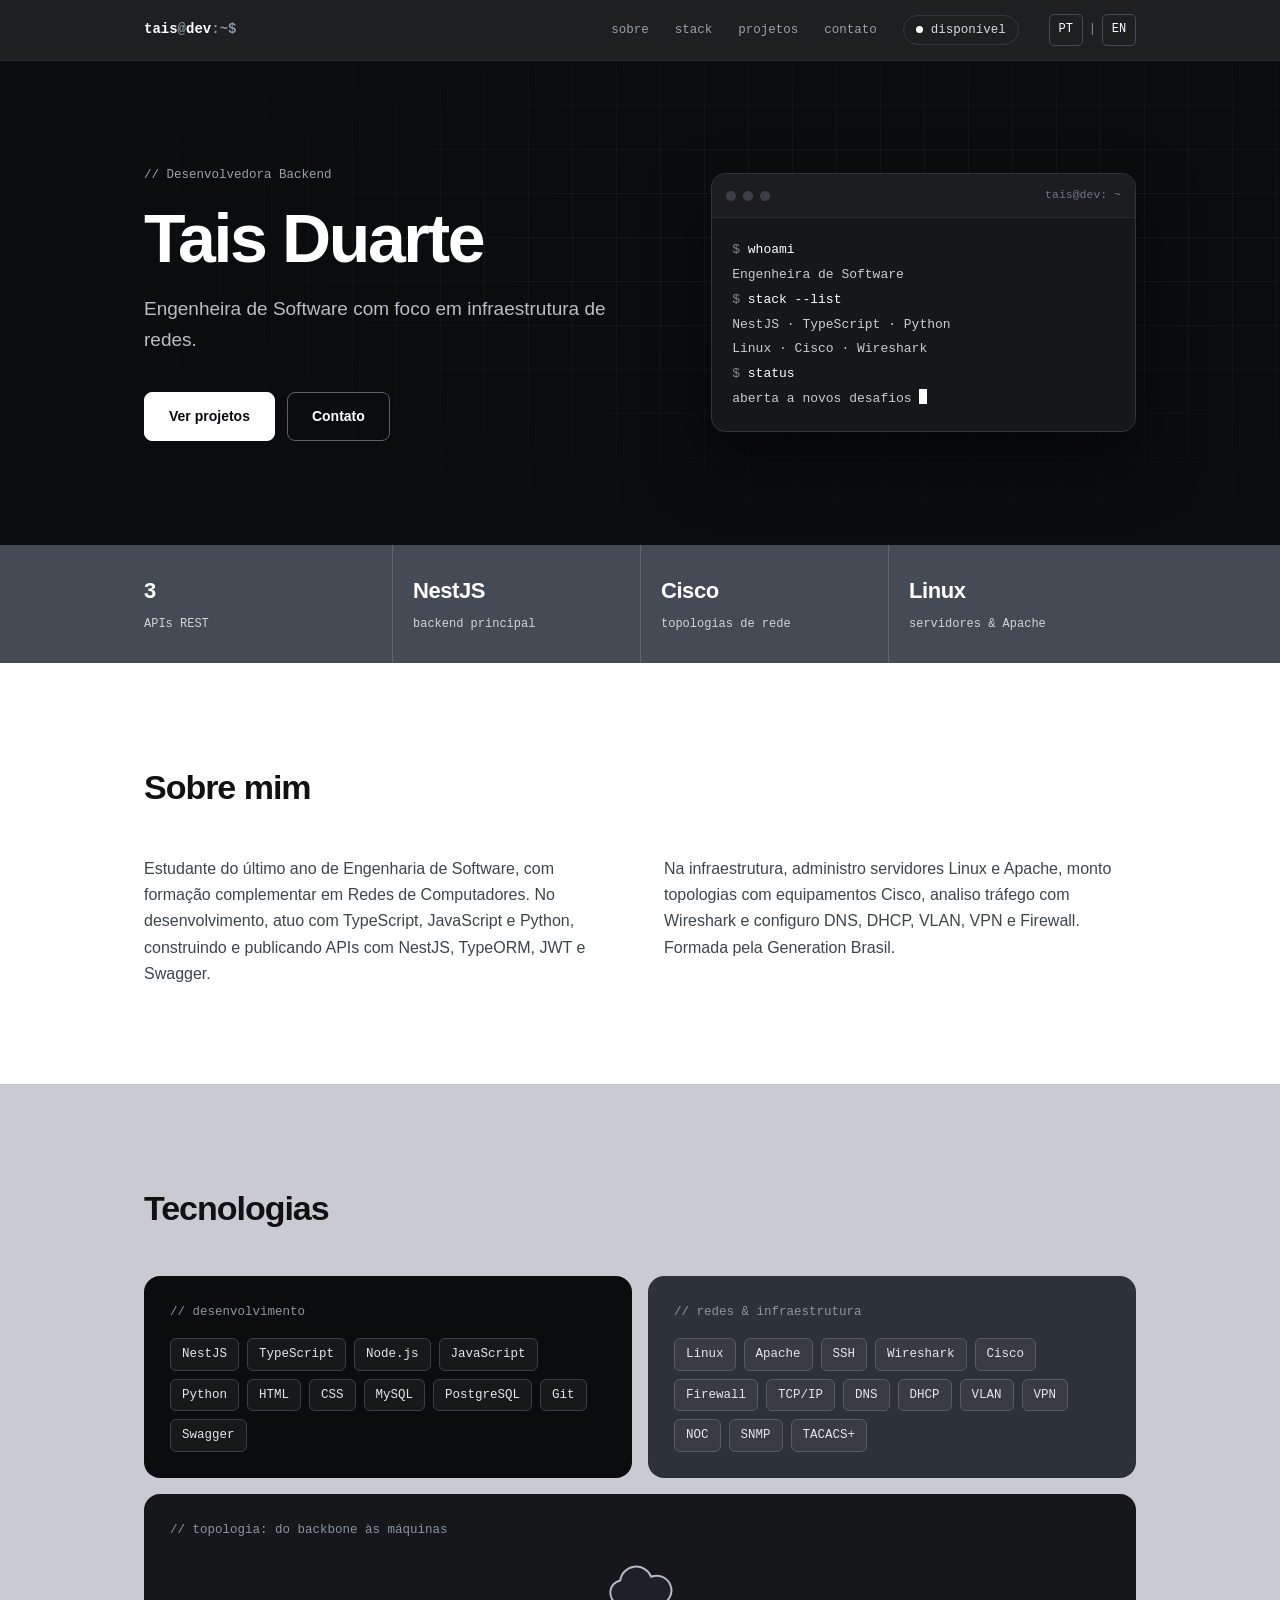
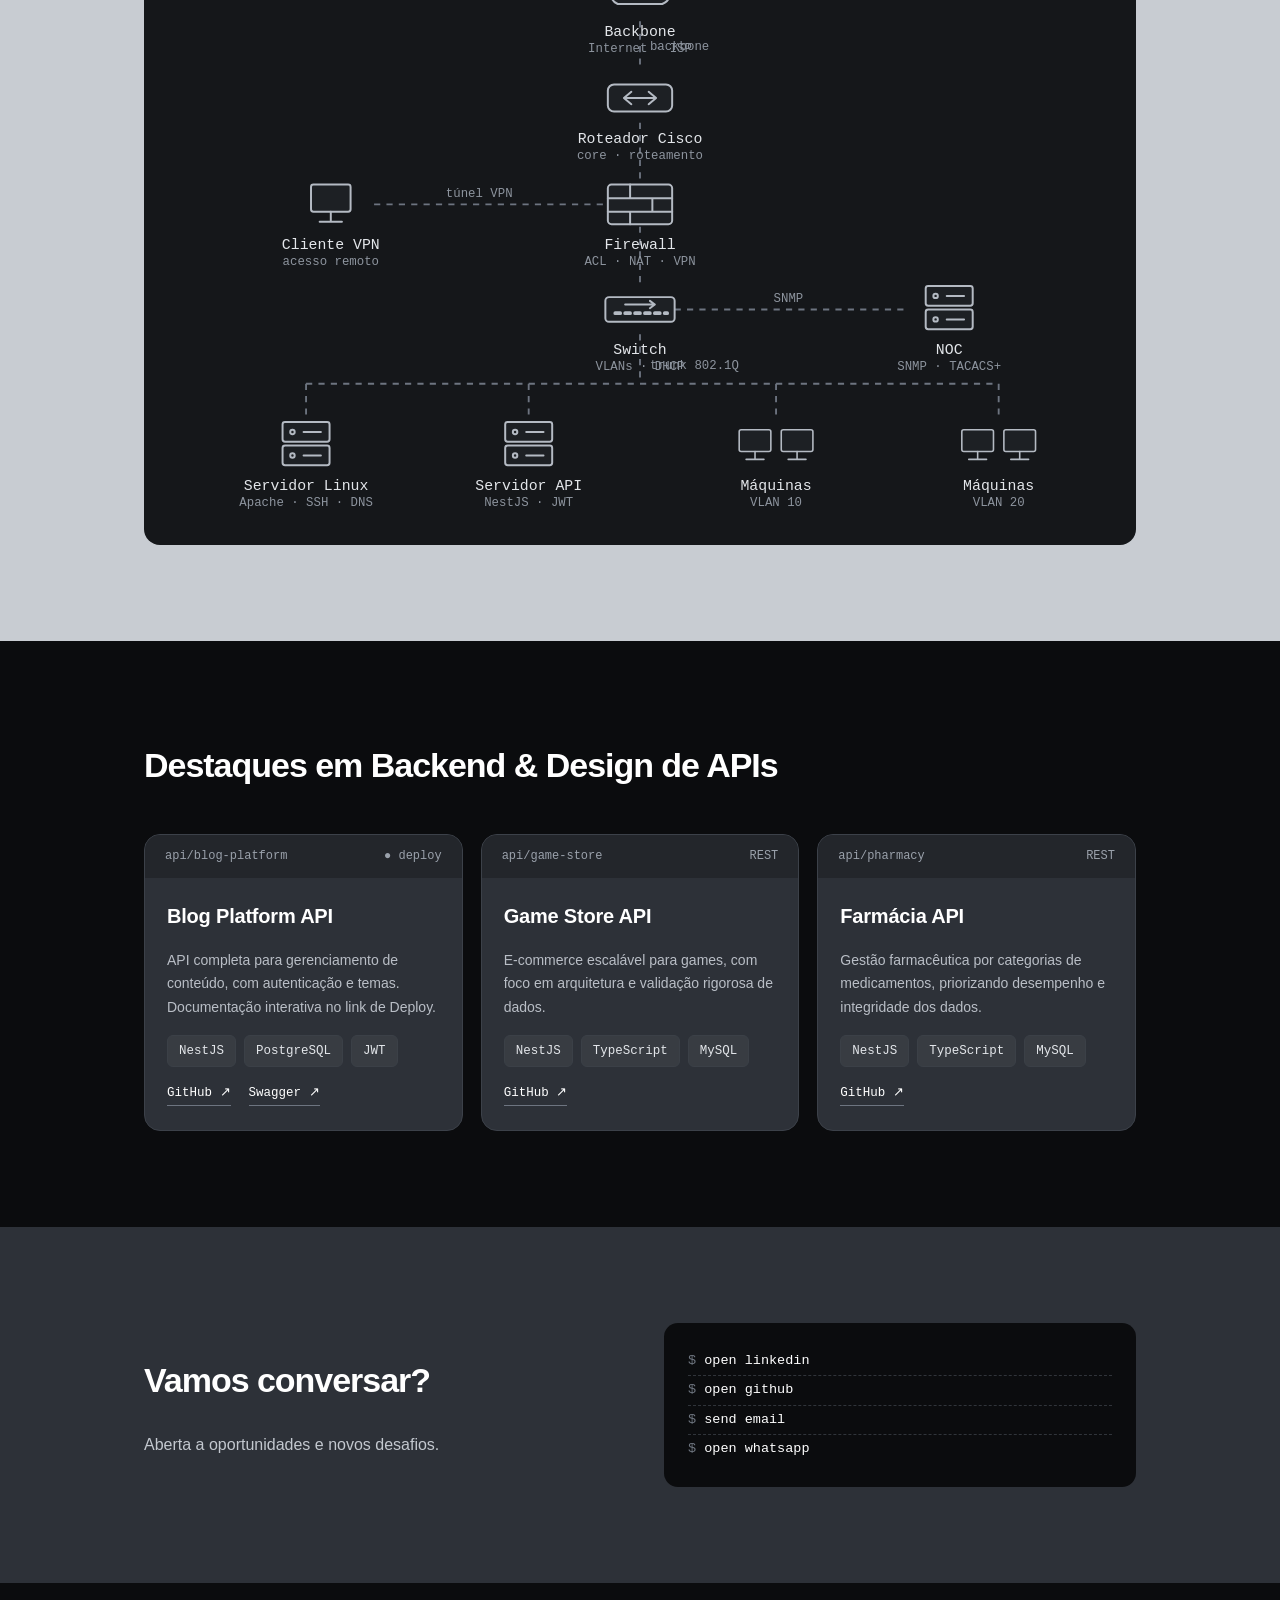
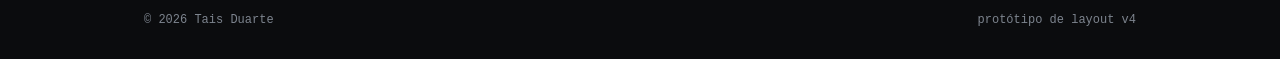
==== commit b52d5164: "Adiciona suporte a português e inglês" ====
--- a/index.html
+++ b/index.html
@@ -1,4 +1,4 @@
-```html
+
 <!DOCTYPE html>
 <html lang="pt-BR">
 <head>
@@ -88,57 +88,102 @@
 .cmd span{color:#6f7680}
 footer{background:var(--ink);color:#7d848e;padding:28px 0;font-family:var(--mono);font-size:12px}
 footer .wrap{display:flex;justify-content:space-between;flex-wrap:wrap;gap:8px}
-@media(max-width:820px){.hero .wrap,.about,.contact{grid-template-columns:1fr}.hero .wrap{padding-top:64px;padding-bottom:64px;gap:36px}.stats .wrap{grid-template-columns:1fr 1fr}.stat:nth-child(3){border-left:0;padding-left:0}.bento,.cards{grid-template-columns:1fr}.t-dev,.t-net,.t-topo{grid-column:auto}.band{padding:64px 0}nav a{display:none}}
+[data-language-selector]{flex-shrink:0}
+[data-language-selector] button{min-width:34px}
+@media(max-width:820px){
+.hero .wrap,.about,.contact{grid-template-columns:1fr}
+.hero .wrap{padding-top:64px;padding-bottom:64px;gap:36px}
+.stats .wrap{grid-template-columns:1fr 1fr}
+.stat:nth-child(3){border-left:0;padding-left:0}
+.bento,.cards{grid-template-columns:1fr}
+.t-dev,.t-net,.t-topo{grid-column:auto}
+.band{padding:64px 0}
+nav a{display:none}
+header .wrap{gap:12px}
+nav{gap:8px}
+}
 @media(prefers-reduced-motion:reduce){.dot,.cur,.topo .ln{animation:none}}
 </style>
 </head>
 <body>
-<header><div class="wrap">
+<header>
+<div class="wrap">
 <a class="logo" href="#">tais<span>@</span>dev<span>:~$</span></a>
-<nav><a href="#sobre">sobre</a><a href="#stack">stack</a><a href="#projetos">projetos</a><a href="#contato">contato</a><div class="status"><i class="dot"></i>disponível</div></nav>
-</div></header>
-
-<section class="hero"><div class="wrap">
+<nav>
+<a href="#sobre" data-i18n="nav.about">sobre</a>
+<a href="#stack" data-i18n="nav.stack">stack</a>
+<a href="#projetos" data-i18n="nav.projects">projetos</a>
+<a href="#contato" data-i18n="nav.contact">contato</a>
+<div class="status"><i class="dot"></i><span data-i18n="status">disponível</span></div>
+</nav>
+</div>
+</header>
+
+<section class="hero">
+<div class="wrap">
 <div>
-<p class="tag">// Backend Developer</p>
+<p class="tag" data-i18n="hero.tag">// Desenvolvedora Backend</p>
 <h1>Tais Duarte</h1>
-<p class="sub">Engenheira de Software com foco em infraestrutura de redes.</p>
-<div class="btns"><a class="btn solid" href="#projetos">Ver projetos</a><a class="btn" href="#contato">Contato</a></div>
+<p class="sub" data-i18n="hero.subtitle">Engenheira de Software com foco em infraestrutura de redes.</p>
+<div class="btns">
+<a class="btn solid" href="#projetos" data-i18n="hero.projects">Ver projetos</a>
+<a class="btn" href="#contato" data-i18n="hero.contact">Contato</a>
+</div>
 </div>
 <div class="term">
 <div class="term-bar"><i></i><i></i><i></i><b>tais@dev: ~</b></div>
 <div class="term-body">
 <div><span class="p">$</span> <span class="k">whoami</span></div>
-<div>Engenheira de Software</div>
+<div data-i18n="terminal.whoami">Engenheira de Software</div>
 <div><span class="p">$</span> <span class="k">stack --list</span></div>
-<div>NestJS · TypeScript · Python</div>
-<div>Linux · Cisco · Wireshark</div>
+<div data-i18n="terminal.stack">NestJS · TypeScript · Python</div>
+<div data-i18n="terminal.network">Linux · Cisco · Wireshark</div>
 <div><span class="p">$</span> <span class="k">status</span></div>
-<div>aberta a novos desafios <span class="cur"></span></div>
-</div></div>
-</div></section>
-
-<div class="stats"><div class="wrap">
-<div class="stat"><b>3</b><span>APIs REST</span></div>
-<div class="stat"><b>NestJS</b><span>backend principal</span></div>
-<div class="stat"><b>Cisco</b><span>topologias de rede</span></div>
-<div class="stat"><b>Linux</b><span>servidores & Apache</span></div>
-</div></div>
-
-<section id="sobre" class="band white"><div class="wrap">
-<h2>Sobre mim</h2>
+<div><span data-i18n="terminal.status">aberta a novos desafios</span> <span class="cur"></span></div>
+</div>
+</div>
+</div>
+</section>
+
+<div class="stats">
+<div class="wrap">
+<div class="stat"><b>3</b><span data-i18n="stats.apis">APIs REST</span></div>
+<div class="stat"><b>NestJS</b><span data-i18n="stats.backend">backend principal</span></div>
+<div class="stat"><b>Cisco</b><span data-i18n="stats.network">topologias de rede</span></div>
+<div class="stat"><b>Linux</b><span data-i18n="stats.servers">servidores & Apache</span></div>
+</div>
+</div>
+
+<section id="sobre" class="band white">
+<div class="wrap">
+<h2 data-i18n="about.title">Sobre mim</h2>
 <div class="about">
-<p>Estudante do último ano de <strong>Engenharia de Software</strong>, com formação complementar em Redes de Computadores. No desenvolvimento, atuo com TypeScript, JavaScript e Python, construindo e publicando APIs com NestJS, TypeORM, JWT e Swagger.</p>
-<p>Na infraestrutura, administro servidores <strong>Linux</strong> e Apache, monto topologias com equipamentos Cisco, analiso tráfego com Wireshark e configuro DNS, DHCP, VLAN, VPN e Firewall. Formada pela Generation Brasil.</p>
-</div>
-</div></section>
-
-<section id="stack" class="band silver"><div class="wrap">
-<h2>Tecnologias</h2>
+<p data-i18n="about.p1">Estudante do último ano de Engenharia de Software, com formação complementar em Redes de Computadores. No desenvolvimento, atuo com TypeScript, JavaScript e Python, construindo e publicando APIs com NestJS, TypeORM, JWT e Swagger.</p>
+<p data-i18n="about.p2">Na infraestrutura, administro servidores Linux e Apache, monto topologias com equipamentos Cisco, analiso tráfego com Wireshark e configuro DNS, DHCP, VLAN, VPN e Firewall. Formada pela Generation Brasil.</p>
+</div>
+</div>
+</section>
+
+<section id="stack" class="band silver">
+<div class="wrap">
+<h2 data-i18n="stack.title">Tecnologias</h2>
 <div class="bento">
-<div class="tile t-dev"><h3>// desenvolvimento</h3><div class="chips"><span class="chip">NestJS</span><span class="chip">TypeScript</span><span class="chip">Node.js</span><span class="chip">JavaScript</span><span class="chip">Python</span><span class="chip">HTML</span><span class="chip">CSS</span><span class="chip">MySQL</span><span class="chip">PostgreSQL</span><span class="chip">Git</span><span class="chip">Swagger</span></div></div>
-<div class="tile t-net"><h3>// redes &amp; infraestrutura</h3><div class="chips"><span class="chip">Linux</span><span class="chip">Apache</span><span class="chip">SSH</span><span class="chip">Wireshark</span><span class="chip">Cisco</span><span class="chip">Firewall</span><span class="chip">TCP/IP</span><span class="chip">DNS</span><span class="chip">DHCP</span><span class="chip">VLAN</span><span class="chip">VPN</span><span class="chip">NOC</span><span class="chip">SNMP</span><span class="chip">TACACS+</span></div></div>
-<div class="tile t-topo"><h3>// topologia: do backbone às máquinas</h3><div class="topo-wrap"><svg class="topo" viewBox="0 0 760 455" role="img" aria-label="Topologia: backbone, roteador Cisco, firewall, switch com VLANs, servidores Linux e API, máquinas e NOC">
+<div class="tile t-dev">
+<h3 data-i18n="stack.development">// desenvolvimento</h3>
+<div class="chips">
+<span class="chip">NestJS</span><span class="chip">TypeScript</span><span class="chip">Node.js</span><span class="chip">JavaScript</span><span class="chip">Python</span><span class="chip">HTML</span><span class="chip">CSS</span><span class="chip">MySQL</span><span class="chip">PostgreSQL</span><span class="chip">Git</span><span class="chip">Swagger</span>
+</div>
+</div>
+<div class="tile t-net">
+<h3 data-i18n="stack.network">// redes &amp; infraestrutura</h3>
+<div class="chips">
+<span class="chip">Linux</span><span class="chip">Apache</span><span class="chip">SSH</span><span class="chip">Wireshark</span><span class="chip">Cisco</span><span class="chip">Firewall</span><span class="chip">TCP/IP</span><span class="chip">DNS</span><span class="chip">DHCP</span><span class="chip">VLAN</span><span class="chip">VPN</span><span class="chip">NOC</span><span class="chip">SNMP</span><span class="chip">TACACS+</span>
+</div>
+</div>
+<div class="tile t-topo">
+<h3 data-i18n="stack.topology">// topologia: do backbone às máquinas</h3>
+<div class="topo-wrap">
+<svg class="topo" viewBox="0 0 760 455" role="img" aria-label="Topologia: backbone, roteador Cisco, firewall, switch com VLANs, servidores Linux e API, máquinas e NOC">
 <line class="ln" x1="380" y1="52" x2="380" y2="92"/><line class="ln" x1="380" y1="134" x2="380" y2="180"/><line class="ln" x1="380" y1="218" x2="380" y2="268"/><line class="ln" x1="165" y1="200" x2="352" y2="200"/><line class="ln" x1="408" y1="285" x2="595" y2="285"/>
 <line class="ln" x1="380" y1="305" x2="380" y2="345"/><line class="ln" x1="110" y1="345" x2="670" y2="345"/><line class="ln" x1="110" y1="345" x2="110" y2="372"/><line class="ln" x1="290" y1="345" x2="290" y2="372"/><line class="ln" x1="490" y1="345" x2="490" y2="372"/><line class="ln" x1="670" y1="345" x2="670" y2="372"/>
 <text class="sm" x="388" y="75">backbone</text><text class="sm" x="388" y="333">trunk 802.1Q</text><text class="sm" x="250" y="194" text-anchor="middle">túnel VPN</text><text class="sm" x="500" y="279" text-anchor="middle">SNMP</text>
@@ -152,22 +197,55 @@
 <g transform="translate(290,395)"><g class="ic"><rect x="-19" y="-19" width="38" height="16" rx="2"/><rect x="-19" y="0" width="38" height="16" rx="2"/><circle cx="-11" cy="-11" r="1.8"/><circle cx="-11" cy="8" r="1.8"/><path fill="none" d="M-2 -11H12M-2 8H12"/></g><text y="36" text-anchor="middle">Servidor API</text><text class="sm" y="49" text-anchor="middle">NestJS · JWT</text></g>
 <g transform="translate(490,395)"><g class="ic"><g transform="translate(-17,0) scale(.8)"><rect x="-16" y="-16" width="32" height="22" rx="2"/><path fill="none" d="M0 6V13M-9 14H9"/></g><g transform="translate(17,0) scale(.8)"><rect x="-16" y="-16" width="32" height="22" rx="2"/><path fill="none" d="M0 6V13M-9 14H9"/></g></g><text y="36" text-anchor="middle">Máquinas</text><text class="sm" y="49" text-anchor="middle">VLAN 10</text></g>
 <g transform="translate(670,395)"><g class="ic"><g transform="translate(-17,0) scale(.8)"><rect x="-16" y="-16" width="32" height="22" rx="2"/><path fill="none" d="M0 6V13M-9 14H9"/></g><g transform="translate(17,0) scale(.8)"><rect x="-16" y="-16" width="32" height="22" rx="2"/><path fill="none" d="M0 6V13M-9 14H9"/></g></g><text y="36" text-anchor="middle">Máquinas</text><text class="sm" y="49" text-anchor="middle">VLAN 20</text></g>
-</svg></div></div>
-</div>
-</div></section>
-
-<section id="projetos" class="band black"><div class="wrap">
-<h2>Destaques em Backend &amp; API Design</h2>
+</svg>
+</div>
+</div>
+</div>
+</div>
+</section>
+
+<section id="projetos" class="band black">
+<div class="wrap">
+<h2 data-i18n="projects.title">Destaques em Backend &amp; API Design</h2>
 <div class="cards">
-<div class="card"><div class="card-top"><span>api/blog-platform</span><span>● deploy</span></div><div class="card-body"><h3>Blog Platform API</h3><p>API completa para gerenciamento de conteúdo, com autenticação e temas. Documentação interativa no link de Deploy.</p><div class="chips"><span class="chip">NestJS</span><span class="chip">PostgreSQL</span><span class="chip">JWT</span></div><div class="links"><a href="#">GitHub ↗</a><a href="#">Swagger ↗</a></div></div></div>
-<div class="card"><div class="card-top"><span>api/game-store</span><span>REST</span></div><div class="card-body"><h3>Game Store API</h3><p>E-commerce escalável para games, com foco em arquitetura e validação de dados rigorosa.</p><div class="chips"><span class="chip">NestJS</span><span class="chip">TypeScript</span><span class="chip">MySQL</span></div><div class="links"><a href="#">GitHub ↗</a></div></div></div>
-<div class="card"><div class="card-top"><span>api/pharmacy</span><span>REST</span></div><div class="card-body"><h3>Farmácia API</h3><p>Gestão farmacêutica por categorias de medicamentos, priorizando performance e integridade dos dados.</p><div class="chips"><span class="chip">NestJS</span><span class="chip">TypeScript</span><span class="chip">MySQL</span></div><div class="links"><a href="#">GitHub ↗</a></div></div></div>
-</div>
-</div></section>
-
-<section id="contato" class="band graphite"><div class="wrap">
+<div class="card">
+<div class="card-top"><span>api/blog-platform</span><span>● deploy</span></div>
+<div class="card-body">
+<h3>Blog Platform API</h3>
+<p data-i18n="project.blog.description">API completa para gerenciamento de conteúdo, com autenticação e temas. Documentação interativa no link de Deploy.</p>
+<div class="chips"><span class="chip">NestJS</span><span class="chip">PostgreSQL</span><span class="chip">JWT</span></div>
+<div class="links"><a href="#">GitHub ↗</a><a href="#">Swagger ↗</a></div>
+</div>
+</div>
+<div class="card">
+<div class="card-top"><span>api/game-store</span><span>REST</span></div>
+<div class="card-body">
+<h3>Game Store API</h3>
+<p data-i18n="project.game.description">E-commerce escalável para games, com foco em arquitetura e validação de dados rigorosa.</p>
+<div class="chips"><span class="chip">NestJS</span><span class="chip">TypeScript</span><span class="chip">MySQL</span></div>
+<div class="links"><a href="#">GitHub ↗</a></div>
+</div>
+</div>
+<div class="card">
+<div class="card-top"><span>api/pharmacy</span><span>REST</span></div>
+<div class="card-body">
+<h3>Farmácia API</h3>
+<p data-i18n="project.pharmacy.description">Gestão farmacêutica por categorias de medicamentos, priorizando performance e integridade dos dados.</p>
+<div class="chips"><span class="chip">NestJS</span><span class="chip">TypeScript</span><span class="chip">MySQL</span></div>
+<div class="links"><a href="#">GitHub ↗</a></div>
+</div>
+</div>
+</div>
+</div>
+</section>
+
+<section id="contato" class="band graphite">
+<div class="wrap">
 <div class="contact">
-<div><h2>Vamos conversar?</h2><p>Aberta a oportunidades e novos desafios.</p></div>
+<div>
+<h2 data-i18n="contact.title">Vamos conversar?</h2>
+<p data-i18n="contact.subtitle">Aberta a oportunidades e novos desafios.</p>
+</div>
 <div class="cmd">
 <a href="https://www.linkedin.com/in/duartetais/" target="_blank" rel="noopener noreferrer"><span>$</span> open linkedin</a>
 <a href="#"><span>$</span> open github</a>
@@ -175,17 +253,17 @@
 <a href="#"><span>$</span> open whatsapp</a>
 </div>
 </div>
-</div></section>
+</div>
+</section>
 
 <footer>
-    <div class="wrap">
-        <span>© 2026 Tais Duarte</span>
-        <span>protótipo de layout v4</span>
-    </div>
+<div class="wrap">
+<span>© 2026 Tais Duarte</span>
+<span data-i18n="footer.version">protótipo de layout v4</span>
+</div>
 </footer>
 
 <script src="assets/js/main.js"></script>
 <script src="assets/js/translate.js"></script>
 </body>
 </html>
-```
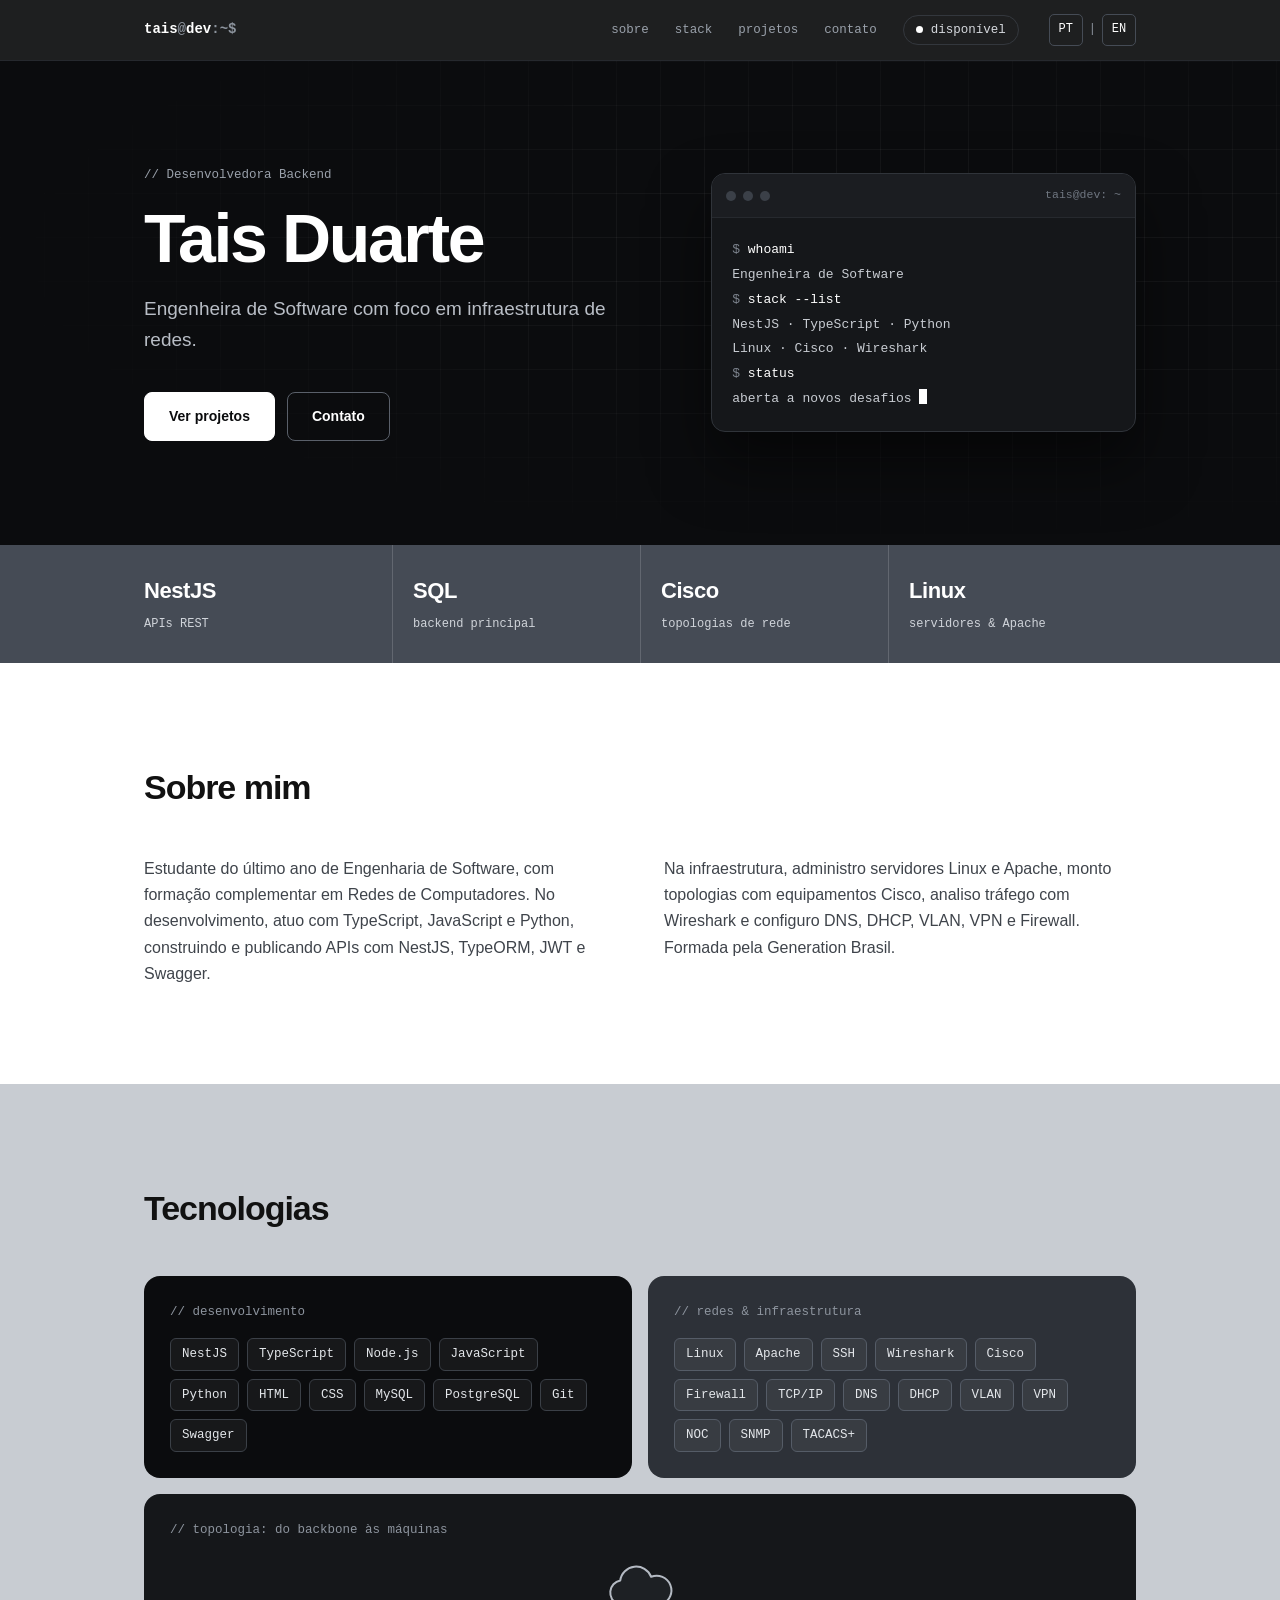
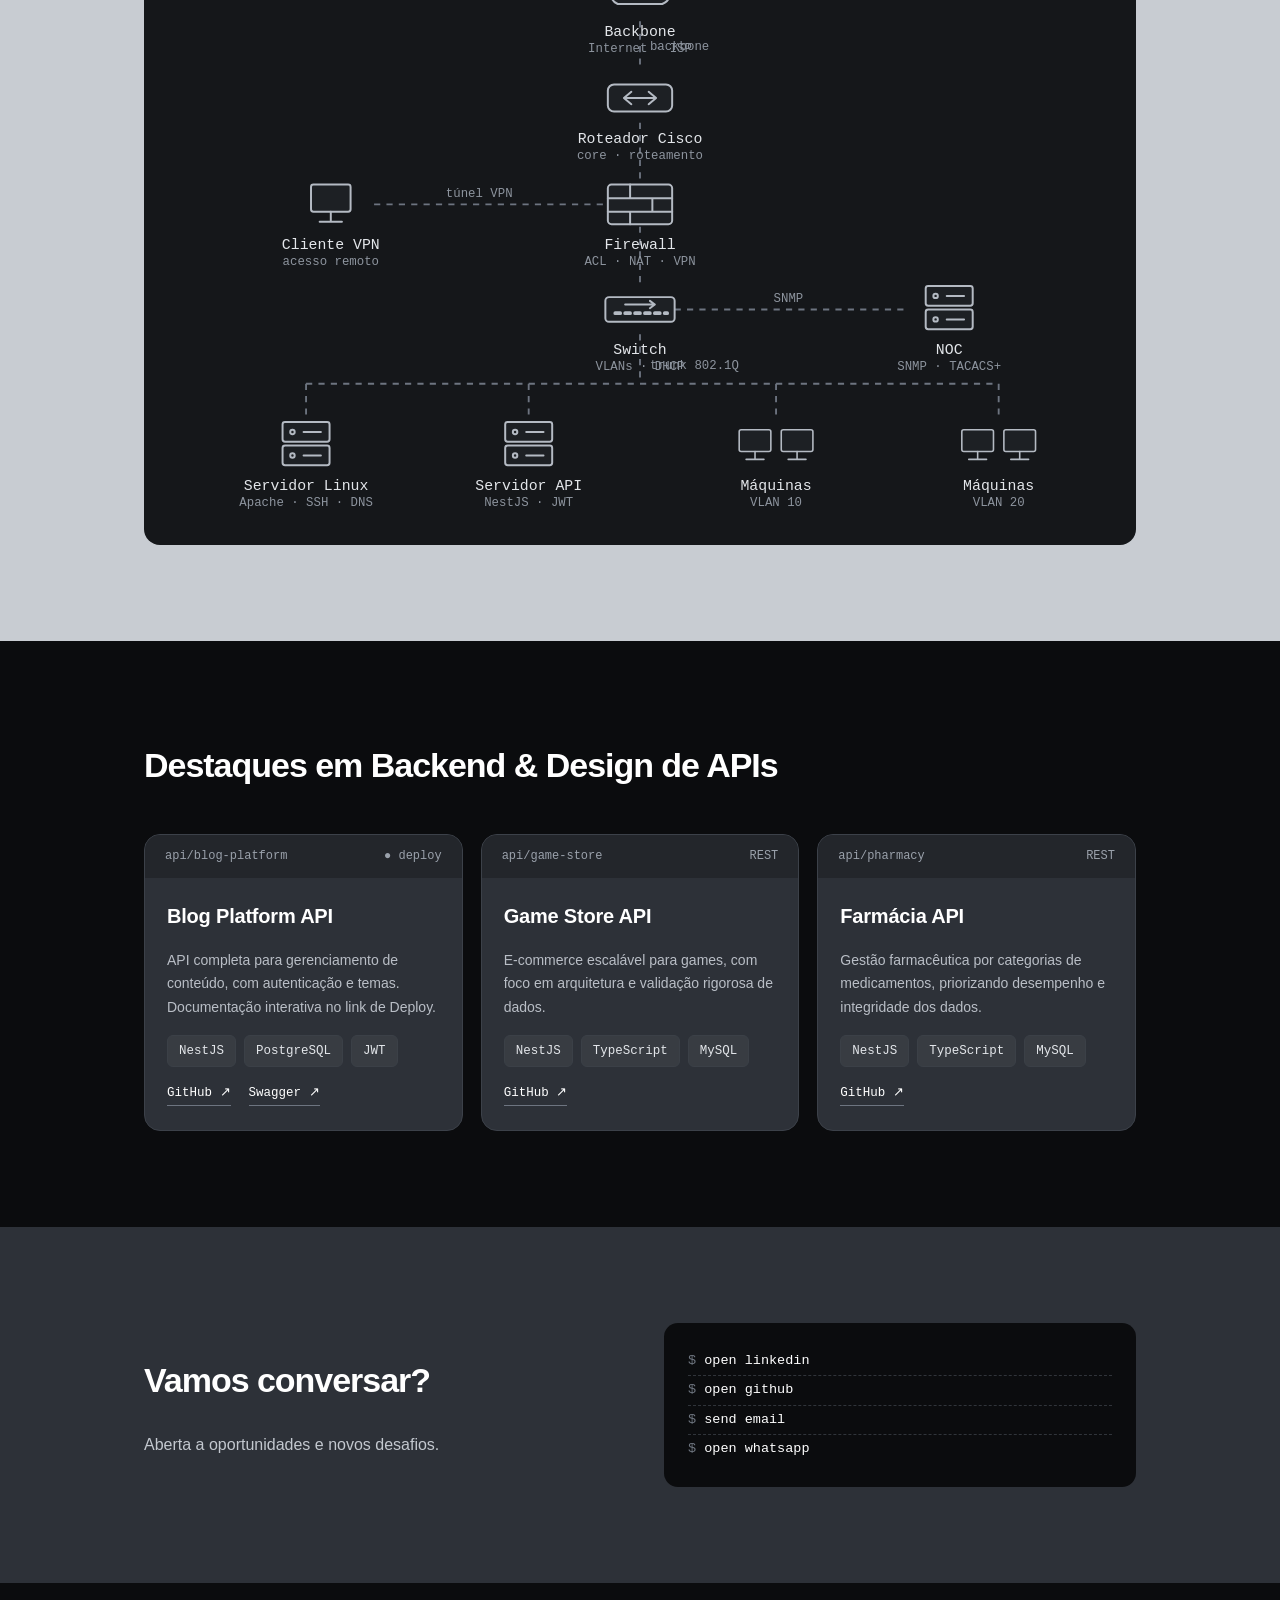
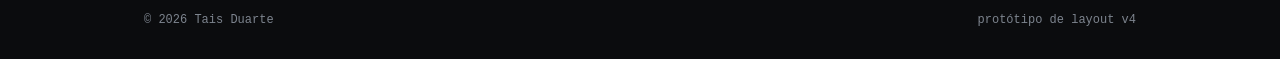
==== commit 5195b018: "Corrige links do portfólio" ====
--- a/index.html
+++ b/index.html
@@ -146,12 +146,24 @@
 </section>
 
 <div class="stats">
-<div class="wrap">
-<div class="stat"><b>3</b><span data-i18n="stats.apis">APIs REST</span></div>
-<div class="stat"><b>NestJS</b><span data-i18n="stats.backend">backend principal</span></div>
-<div class="stat"><b>Cisco</b><span data-i18n="stats.network">topologias de rede</span></div>
-<div class="stat"><b>Linux</b><span data-i18n="stats.servers">servidores & Apache</span></div>
-</div>
+  <div class="wrap">
+    <div class="stat">
+      <b>NestJS</b>
+      <span data-i18n="stats.apis">desenvolvimento de APIs REST</span>
+    </div>
+    <div class="stat">
+      <b>SQL</b>
+      <span data-i18n="stats.backend">bancos de dados</span>
+    </div>
+    <div class="stat">
+      <b>Cisco</b>
+      <span data-i18n="stats.network">redes e topologias</span>
+    </div>
+    <div class="stat">
+      <b>Linux</b>
+      <span data-i18n="stats.servers">servidores e Apache</span>
+    </div>
+  </div>
 </div>
 
 <section id="sobre" class="band white">
@@ -214,7 +226,7 @@
 <h3>Blog Platform API</h3>
 <p data-i18n="project.blog.description">API completa para gerenciamento de conteúdo, com autenticação e temas. Documentação interativa no link de Deploy.</p>
 <div class="chips"><span class="chip">NestJS</span><span class="chip">PostgreSQL</span><span class="chip">JWT</span></div>
-<div class="links"><a href="#">GitHub ↗</a><a href="#">Swagger ↗</a></div>
+<div class="links"><a href="https://github.com/Duartetais/Blog_pessoal" target="_blank" rel="noopener noreferrer">GitHub ↗</a><a href="https://blog-pessoal-gh04.onrender.com/swagger" target="_blank" rel="noopener noreferrer">Swagger ↗</a></div>
 </div>
 </div>
 <div class="card">
@@ -223,7 +235,7 @@
 <h3>Game Store API</h3>
 <p data-i18n="project.game.description">E-commerce escalável para games, com foco em arquitetura e validação de dados rigorosa.</p>
 <div class="chips"><span class="chip">NestJS</span><span class="chip">TypeScript</span><span class="chip">MySQL</span></div>
-<div class="links"><a href="#">GitHub ↗</a></div>
+<div class="links"><a href="https://github.com/Duartetais/nestjs-gamestore-api" target="_blank" rel="noopener noreferrer">GitHub ↗</a></div>
 </div>
 </div>
 <div class="card">
@@ -232,7 +244,7 @@
 <h3>Farmácia API</h3>
 <p data-i18n="project.pharmacy.description">Gestão farmacêutica por categorias de medicamentos, priorizando performance e integridade dos dados.</p>
 <div class="chips"><span class="chip">NestJS</span><span class="chip">TypeScript</span><span class="chip">MySQL</span></div>
-<div class="links"><a href="#">GitHub ↗</a></div>
+<div class="links"><a href="https://github.com/Duartetais/nestjs-pharmacy-api" target="_blank" rel="noopener noreferrer">GitHub ↗</a></div>
 </div>
 </div>
 </div>
@@ -247,10 +259,10 @@
 <p data-i18n="contact.subtitle">Aberta a oportunidades e novos desafios.</p>
 </div>
 <div class="cmd">
-<a href="https://www.linkedin.com/in/duartetais/" target="_blank" rel="noopener noreferrer"><span>$</span> open linkedin</a>
-<a href="#"><span>$</span> open github</a>
-<a href="#"><span>$</span> send email</a>
-<a href="#"><span>$</span> open whatsapp</a>
+  <a href="https://www.linkedin.com/in/duartetais/" target="_blank" rel="noopener noreferrer"><span>$</span> open linkedin</a>
+  <a href="https://github.com/Duartetais" target="_blank" rel="noopener noreferrer"><span>$</span> open github</a>
+  <a href="mailto:duuartetais@gmail.com"><span>$</span> send email</a>
+  <a href="https://wa.me/5511911334279" target="_blank" rel="noopener noreferrer"><span>$</span> open whatsapp</a>
 </div>
 </div>
 </div>
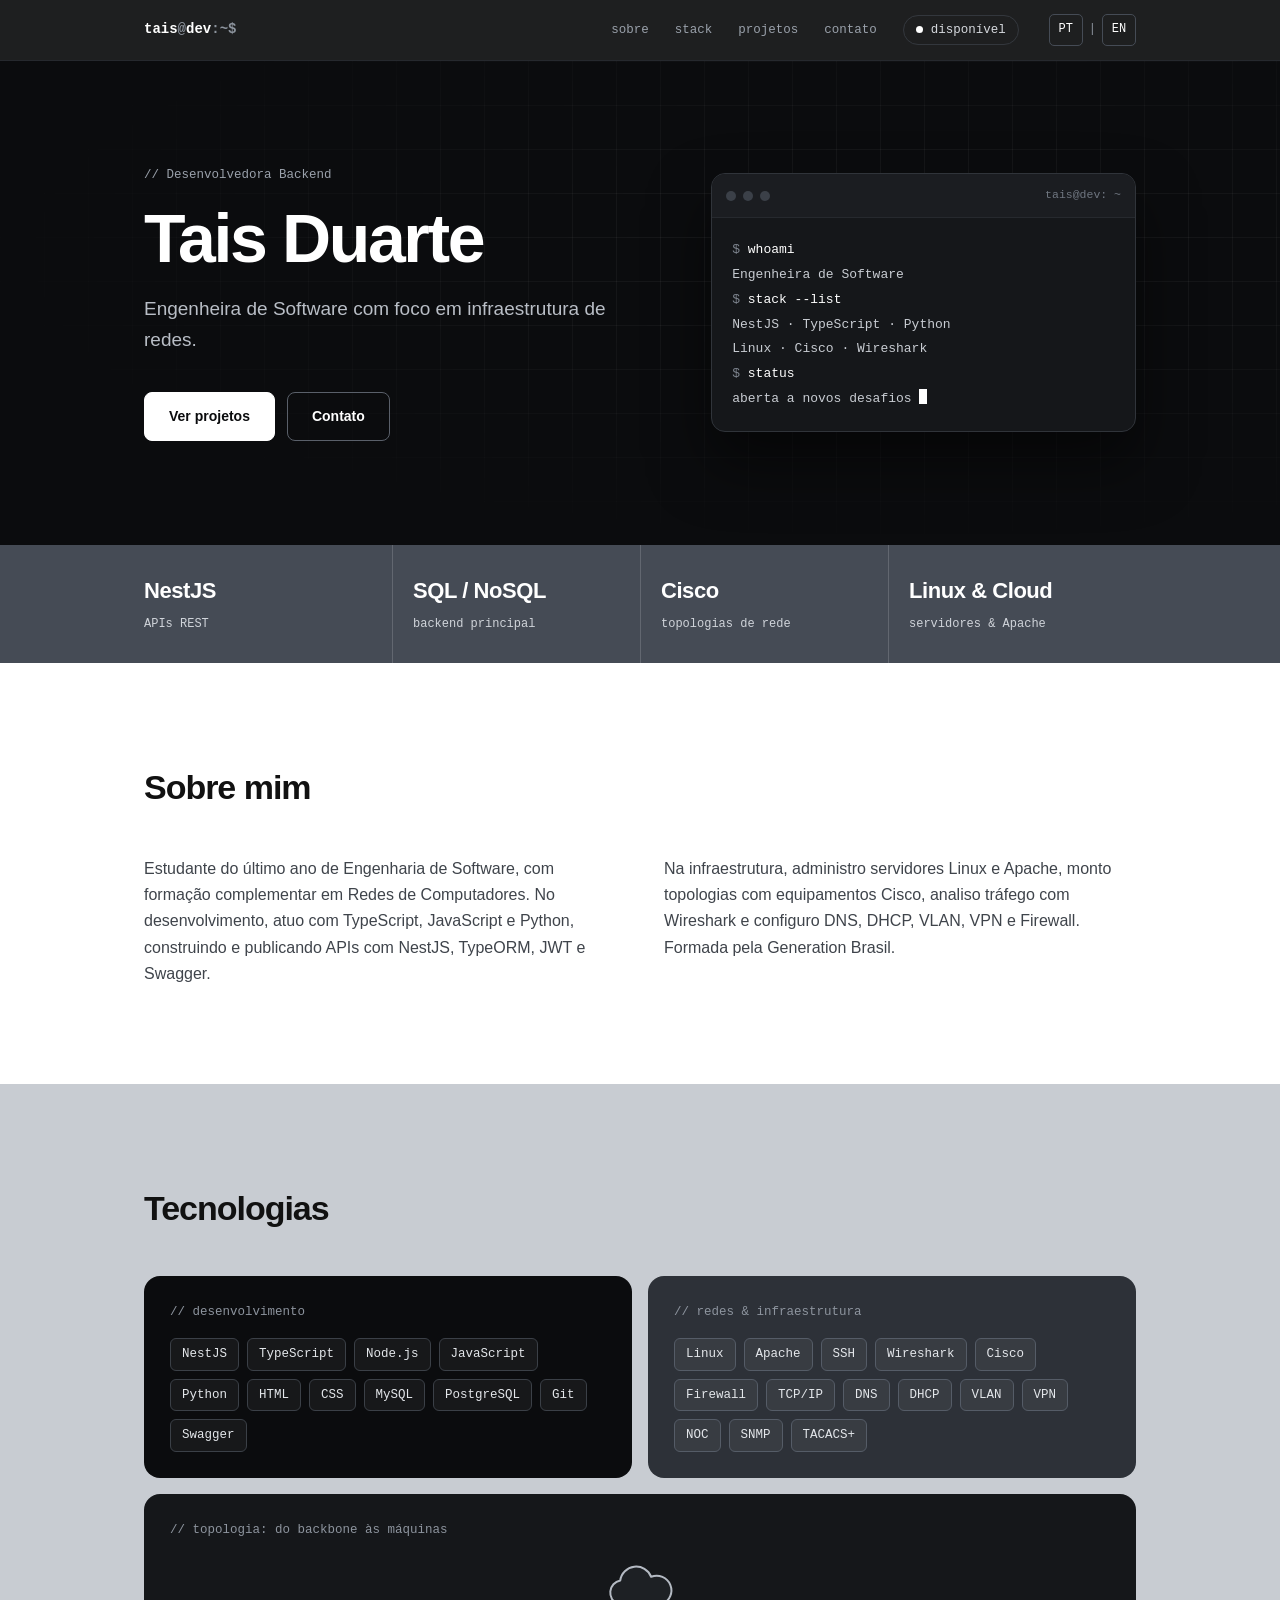
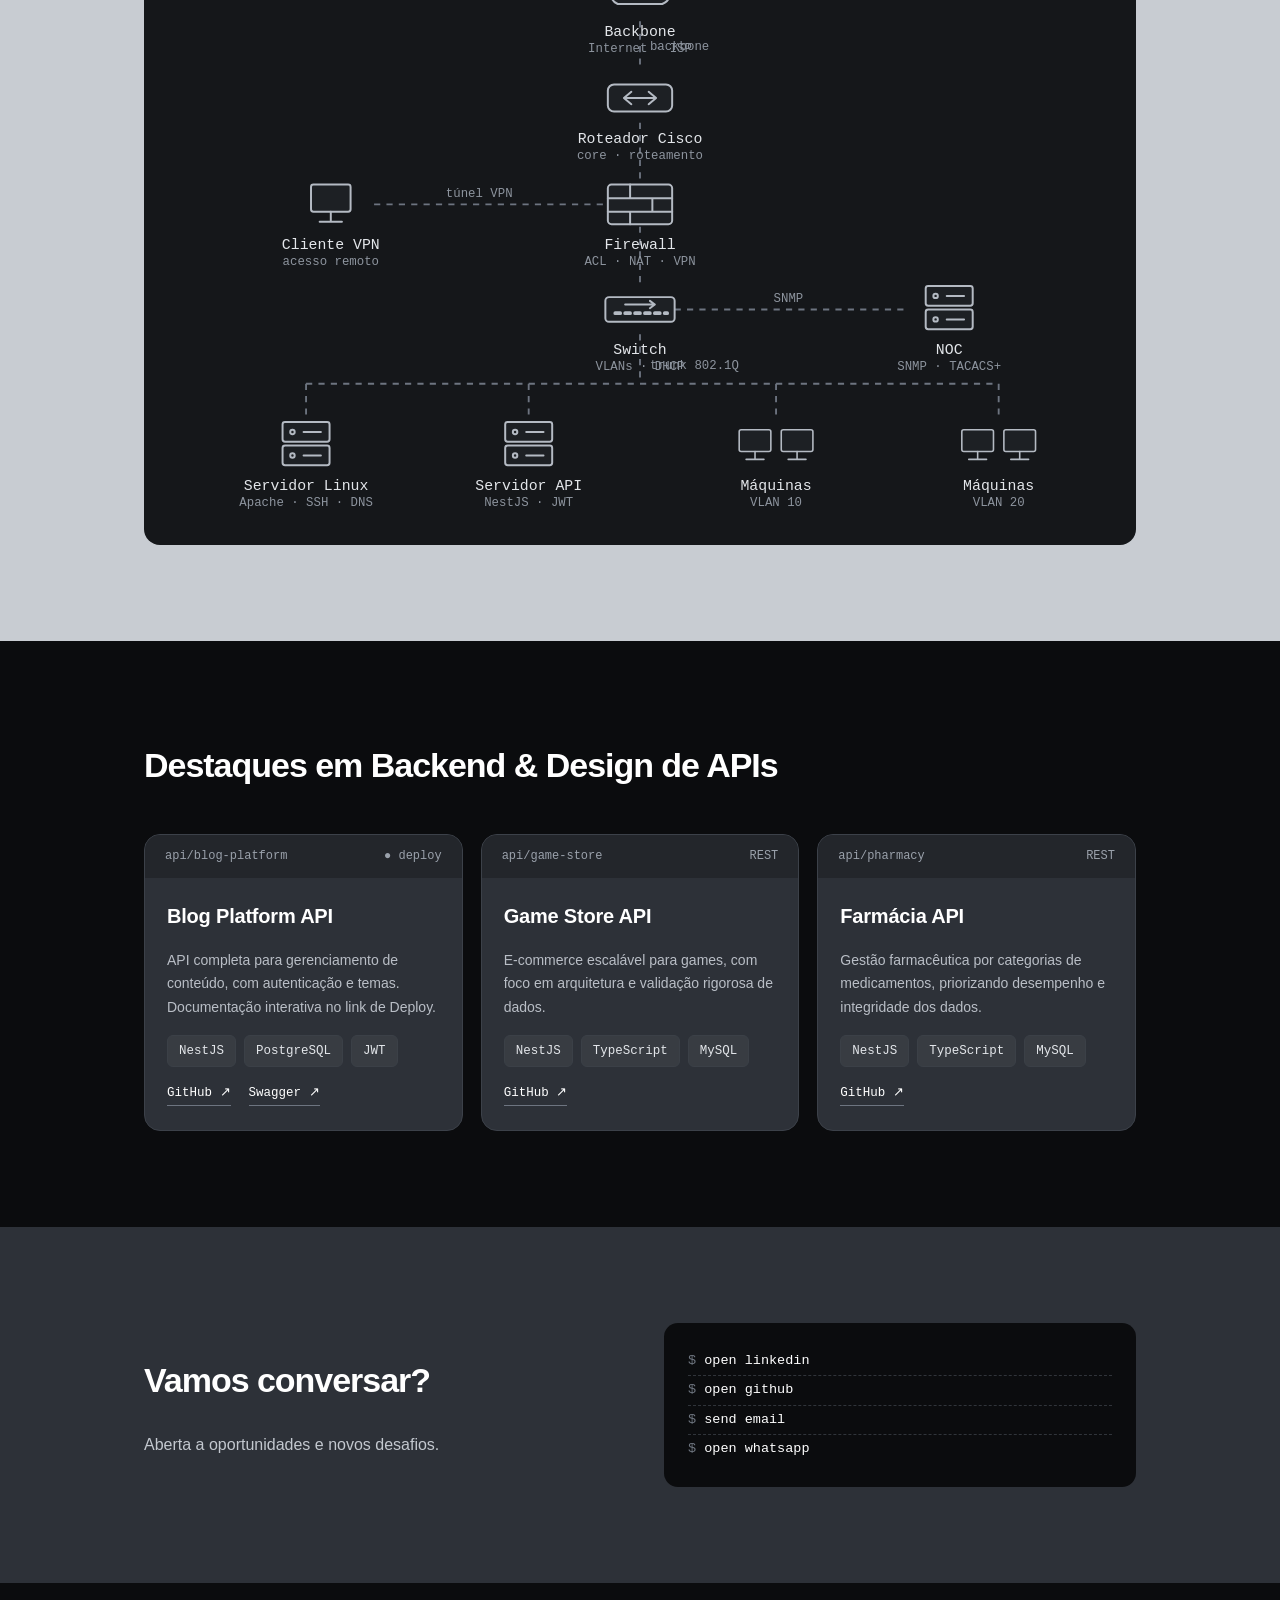
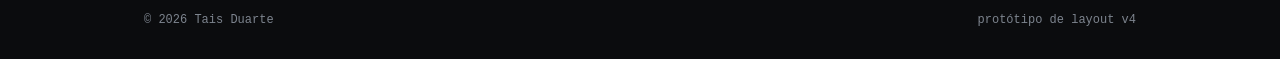
==== commit 67f45abf: "Corrige links do portfólio" ====
--- a/index.html
+++ b/index.html
@@ -145,23 +145,27 @@
 </div>
 </section>
 
+
 <div class="stats">
   <div class="wrap">
     <div class="stat">
       <b>NestJS</b>
-      <span data-i18n="stats.apis">desenvolvimento de APIs REST</span>
-    </div>
-    <div class="stat">
-      <b>SQL</b>
-      <span data-i18n="stats.backend">bancos de dados</span>
-    </div>
+      <span data-i18n="stats.apis">Desenvolvimento de APIs REST</span>
+    </div>
+
+    <div class="stat">
+      <b>SQL / NoSQL</b>
+      <span data-i18n="stats.backend">Bancos de dados</span>
+    </div>
+
     <div class="stat">
       <b>Cisco</b>
-      <span data-i18n="stats.network">redes e topologias</span>
-    </div>
-    <div class="stat">
-      <b>Linux</b>
-      <span data-i18n="stats.servers">servidores e Apache</span>
+      <span data-i18n="stats.network">Redes e topologias</span>
+    </div>
+
+    <div class="stat">
+      <b>Linux &amp; Cloud</b>
+      <span data-i18n="stats.servers">Servidores, Apache e computação em nuvem</span>
     </div>
   </div>
 </div>
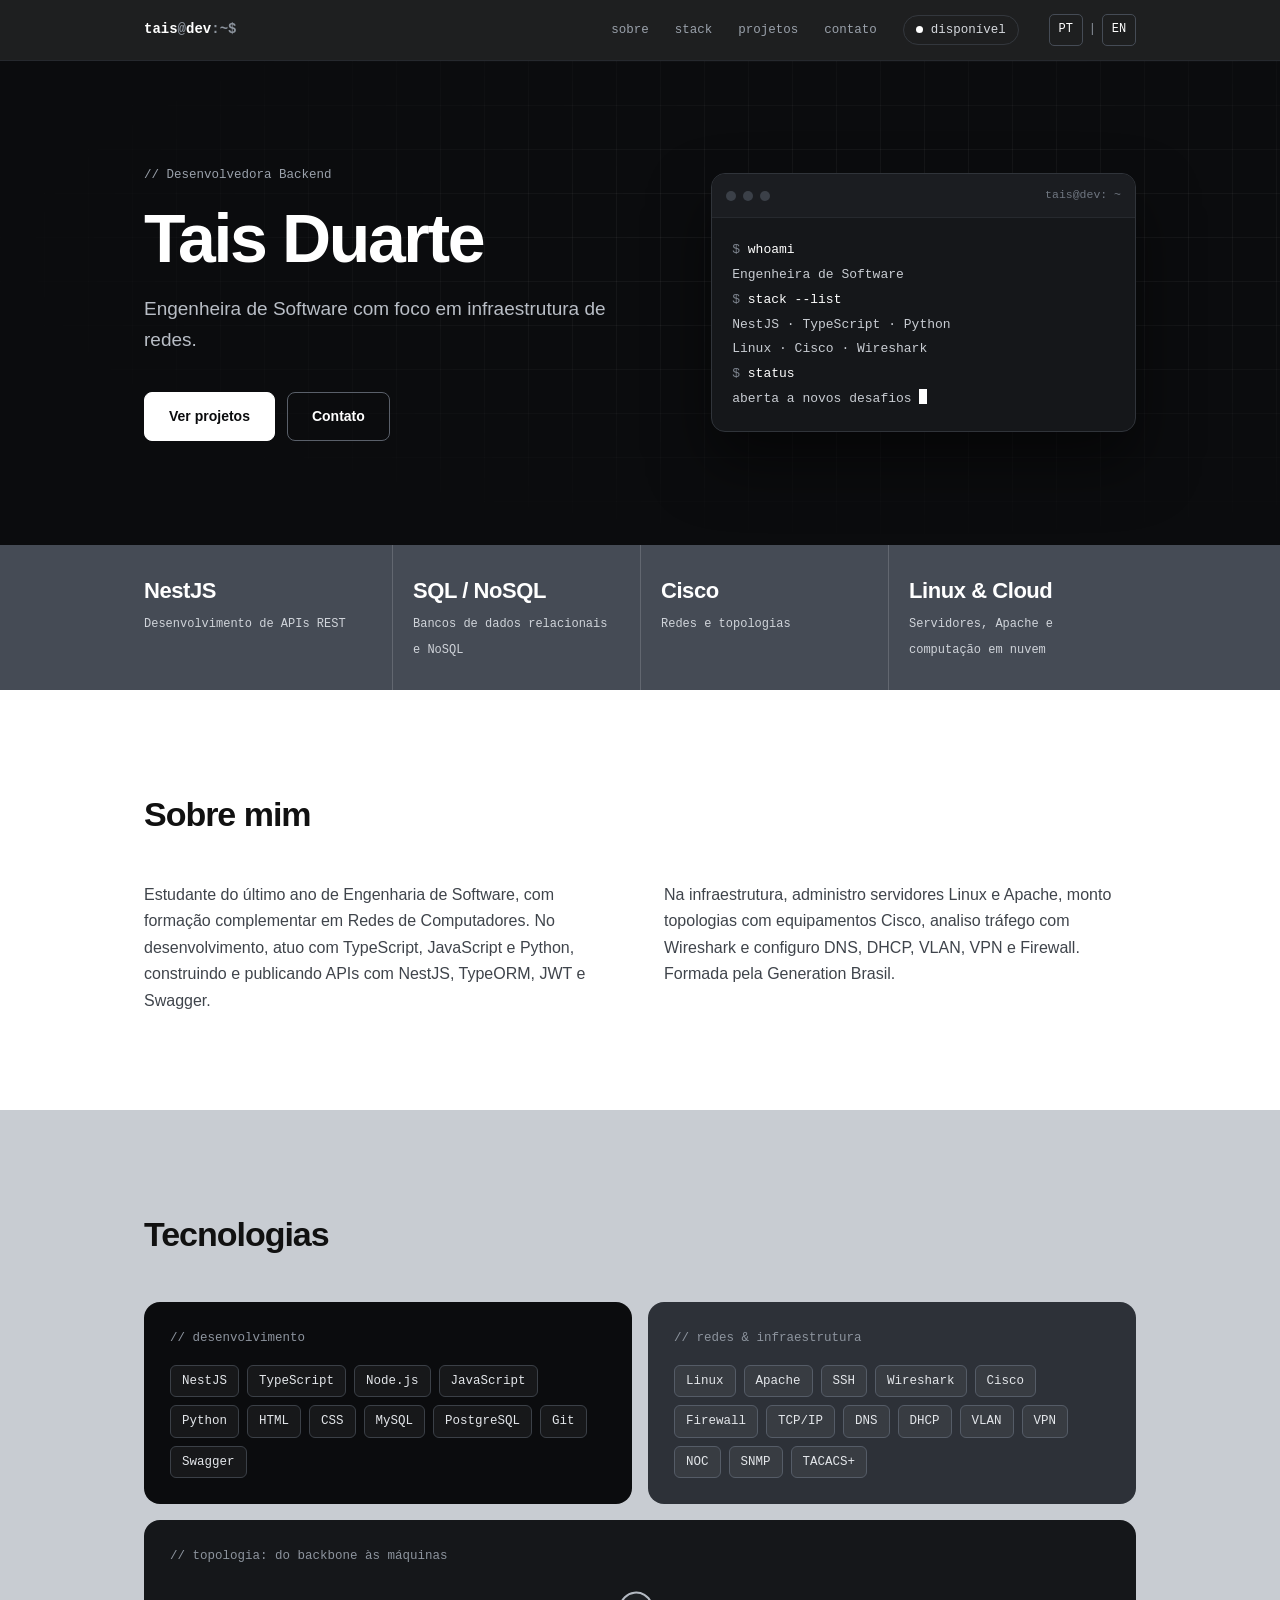
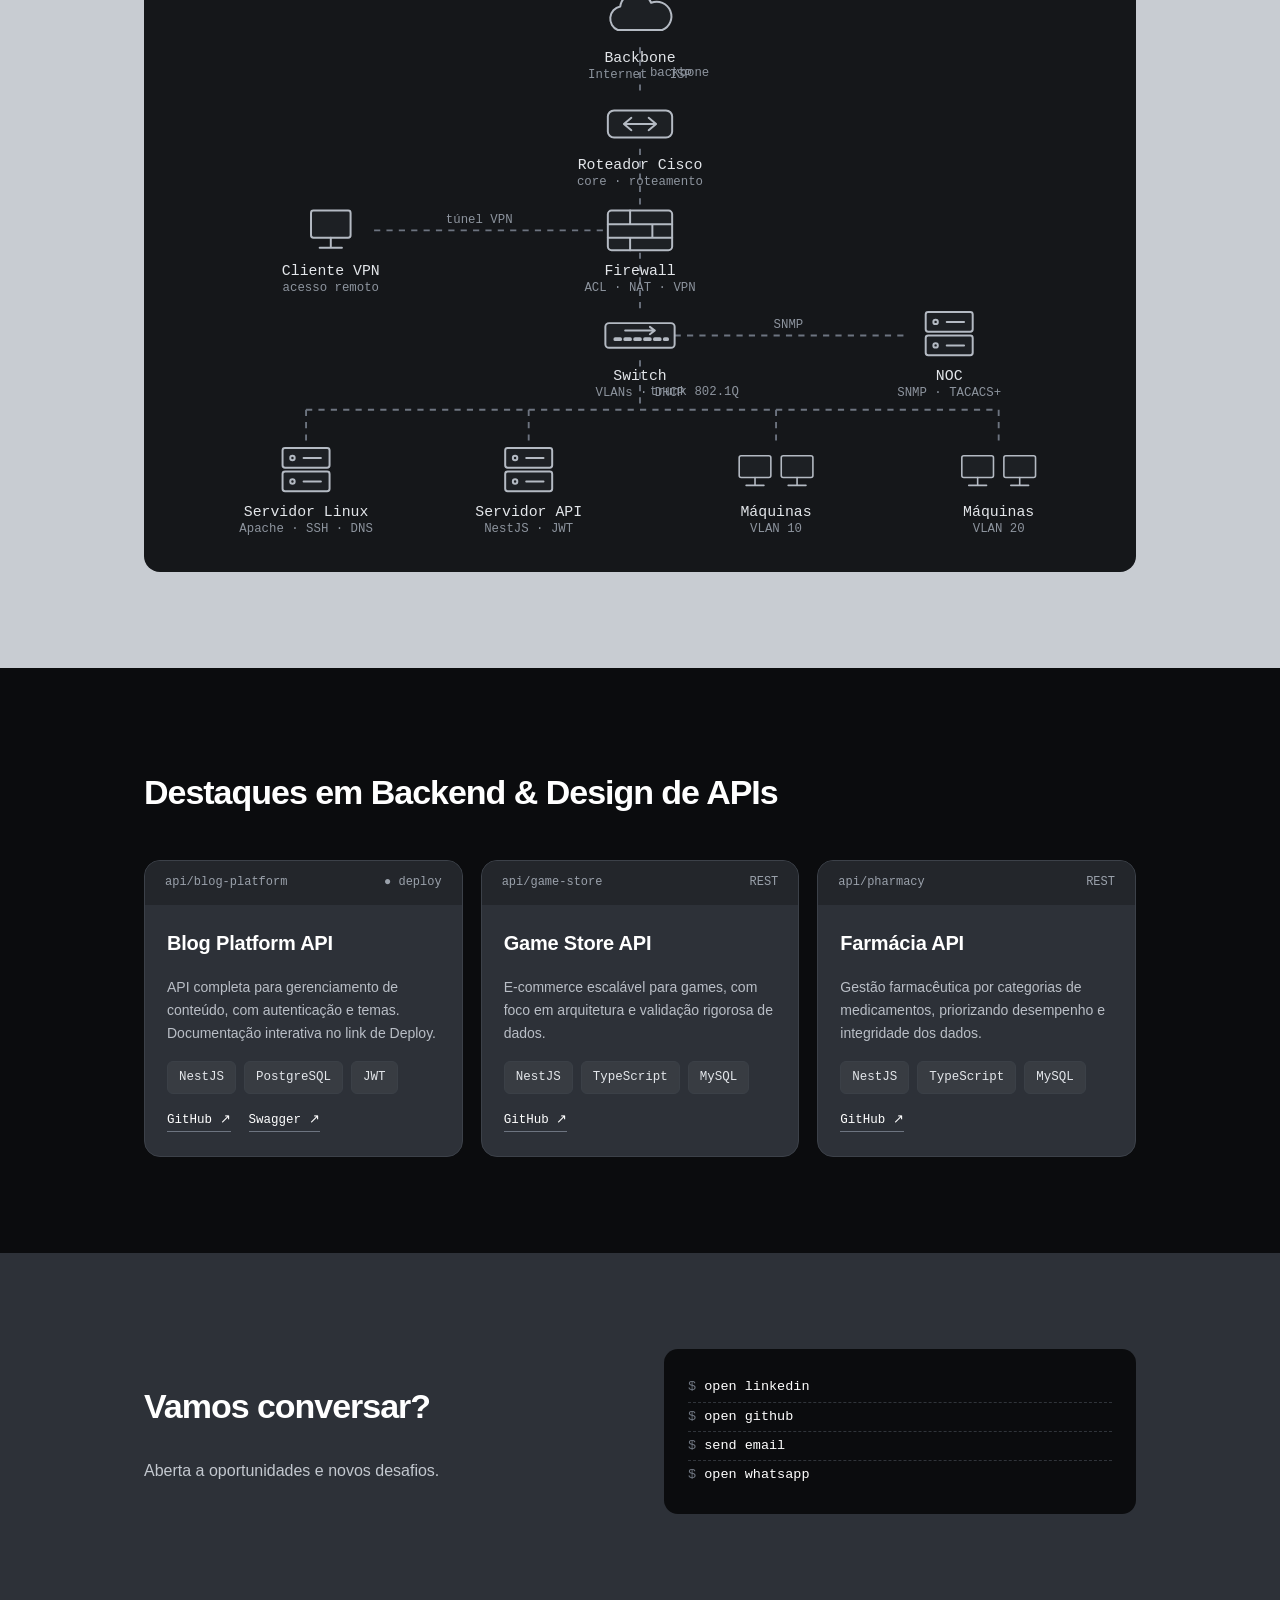
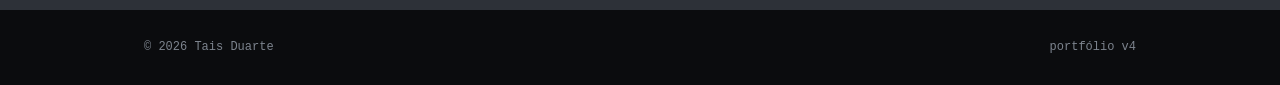
==== commit 585a52f5: "Atualiza tradução do portfólio" ====
--- a/index.html
+++ b/index.html
@@ -134,7 +134,7 @@
 <div class="term-bar"><i></i><i></i><i></i><b>tais@dev: ~</b></div>
 <div class="term-body">
 <div><span class="p">$</span> <span class="k">whoami</span></div>
-<div data-i18n="terminal.whoami">Engenheira de Software</div>
+<div data-i18n="terminal.whoami">Engenheira de Software · Redes de Computadores</div>
 <div><span class="p">$</span> <span class="k">stack --list</span></div>
 <div data-i18n="terminal.stack">NestJS · TypeScript · Python</div>
 <div data-i18n="terminal.network">Linux · Cisco · Wireshark</div>
